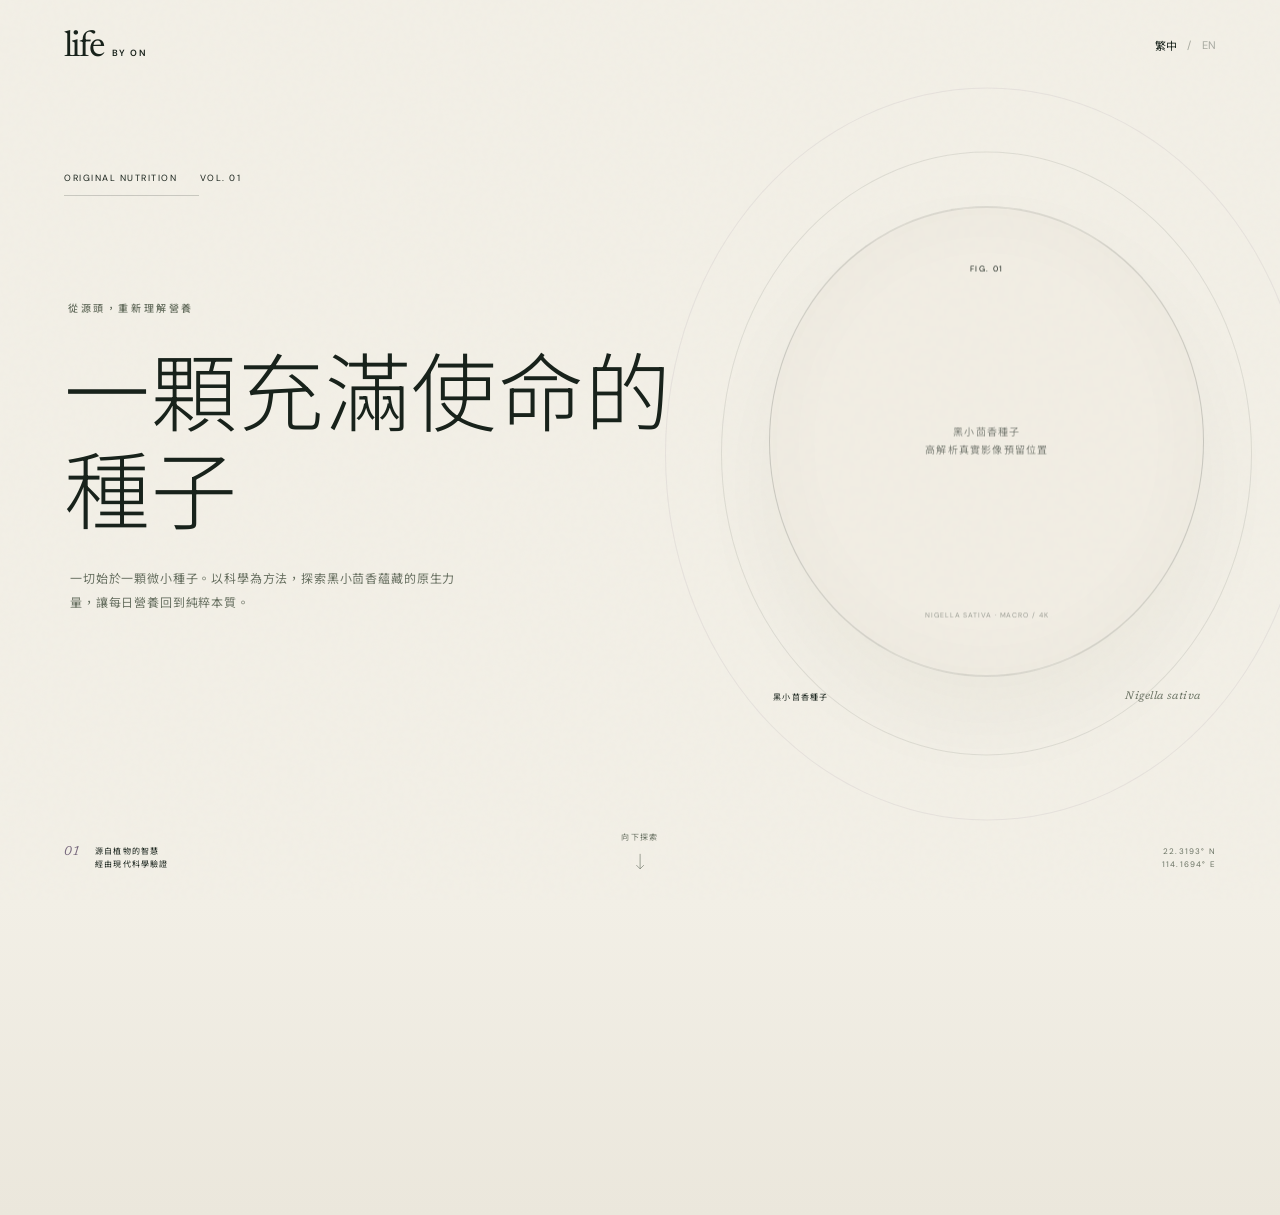
==== index.html @ 8e542205 "Build bilingual editorial hero prototype" ====
<!doctype html>
<html lang="zh-Hant">
  <head>
    <meta charset="UTF-8" />
    <meta name="viewport" content="width=device-width, initial-scale=1.0" />
    <meta
      name="description"
      content="ON Original Nutrition — A Seed with Purpose. Scientific nutrition, considered from the source."
    />
    <title>life — ON Original Nutrition</title>
    <link rel="preconnect" href="https://fonts.googleapis.com" />
    <link rel="preconnect" href="https://fonts.gstatic.com" crossorigin />
    <link
      href="https://fonts.googleapis.com/css2?family=DM+Sans:wght@400;500;600&amp;family=Noto+Sans+TC:wght@300;400;500&amp;family=Newsreader:opsz,wght@6..72,300;6..72,400&amp;display=swap"
      rel="stylesheet"
    />
    <link rel="stylesheet" href="styles.css" />
  </head>
  <body>
    <main>
      <section class="hero" aria-labelledby="hero-title">
        <div class="grain" aria-hidden="true"></div>

        <header class="site-header">
          <a class="brand" href="#" aria-label="life by ON Original Nutrition — home">
            <span class="brand-name">life</span>
            <span class="brand-by">by ON</span>
          </a>

          <nav class="language-switcher" aria-label="Language selection">
            <button class="language active" type="button" data-lang="zh" aria-pressed="true">繁中</button>
            <span aria-hidden="true">/</span>
            <button class="language" type="button" data-lang="en" aria-pressed="false">EN</button>
          </nav>
        </header>

        <div class="hero-content">
          <div class="edition-mark" aria-hidden="true">
            <span>ORIGINAL NUTRITION</span>
            <span>VOL. 01</span>
          </div>

          <div class="copy-block">
            <p class="eyebrow" data-copy="eyebrow">從源頭，重新理解營養</p>
            <h1 id="hero-title" data-copy="title">一顆充滿使命的種子</h1>
            <p class="introduction" data-copy="intro">
              一切始於一顆微小種子。以科學為方法，探索黑小茴香蘊藏的原生力量，讓每日營養回到純粹本質。
            </p>
          </div>

          <figure class="seed-visual" aria-labelledby="seed-caption">
            <div class="orbital orbital-one" aria-hidden="true"></div>
            <div class="orbital orbital-two" aria-hidden="true"></div>
            <div class="image-placeholder">
              <span class="placeholder-index">FIG. 01</span>
              <span class="placeholder-label" data-copy="placeholder">黑小茴香種子<br />高解析真實影像預留位置</span>
              <span class="placeholder-spec">NIGELLA SATIVA · MACRO / 4K</span>
            </div>
            <figcaption id="seed-caption">
              <span data-copy="caption">黑小茴香種子</span>
              <span>Nigella sativa</span>
            </figcaption>
          </figure>
        </div>

        <footer class="hero-footer">
          <div class="research-note">
            <span class="note-number">01</span>
            <p data-copy="note">源自植物的智慧<br />經由現代科學驗證</p>
          </div>
          <a class="scroll-cue" href="#discover" aria-label="Scroll to discover more">
            <span data-copy="discover">向下探索</span>
            <svg viewBox="0 0 16 28" aria-hidden="true">
              <path d="M8 1v24M2 19l6 6 6-6" />
            </svg>
          </a>
          <p class="coordinates">22.3193° N<br />114.1694° E</p>
        </footer>
      </section>

      <div id="discover" class="scroll-space" aria-hidden="true"></div>
    </main>

    <script src="script.js"></script>
  </body>
</html>
---- styles.css ----
:root {
  --ivory: #f2efe6;
  --ink: #18221b;
  --moss: #697162;
  --line: rgba(24, 34, 27, 0.19);
  --accent: #76677c;
  --display: "Newsreader", "Noto Sans TC", serif;
  --sans: "DM Sans", "Noto Sans TC", sans-serif;
  --scroll-progress: 0;
}

* {
  box-sizing: border-box;
}

html {
  scroll-behavior: smooth;
}

body {
  margin: 0;
  color: var(--ink);
  background: var(--ivory);
  font-family: var(--sans);
}

button,
a {
  color: inherit;
}

.hero {
  position: relative;
  display: grid;
  grid-template-rows: auto 1fr auto;
  min-height: 100svh;
  padding: 34px clamp(28px, 5vw, 80px) 28px;
  overflow: hidden;
  isolation: isolate;
}

.grain {
  position: absolute;
  z-index: -1;
  inset: 0;
  opacity: 0.42;
  background-image: url("data:image/svg+xml,%3Csvg viewBox='0 0 180 180' xmlns='http://www.w3.org/2000/svg'%3E%3Cfilter id='n'%3E%3CfeTurbulence type='fractalNoise' baseFrequency='.9' numOctaves='3' stitchTiles='stitch'/%3E%3C/filter%3E%3Crect width='100%25' height='100%25' filter='url(%23n)' opacity='.045'/%3E%3C/svg%3E");
  pointer-events: none;
}

.site-header,
.hero-footer {
  display: flex;
  align-items: flex-start;
  justify-content: space-between;
  position: relative;
  z-index: 10;
}

.brand {
  display: inline-flex;
  align-items: baseline;
  gap: 9px;
  text-decoration: none;
}

.brand-name {
  font: 400 36px/0.8 var(--display);
  letter-spacing: -0.05em;
}

.brand-by {
  font-size: 9px;
  font-weight: 600;
  letter-spacing: 0.16em;
  text-transform: uppercase;
}

.language-switcher {
  display: flex;
  align-items: center;
  gap: 10px;
  color: rgba(24, 34, 27, 0.34);
  font-size: 11px;
  letter-spacing: 0.12em;
}

.language {
  border: 0;
  padding: 3px 0;
  color: inherit;
  background: transparent;
  font: inherit;
  cursor: pointer;
  transition: color 300ms ease;
}

.language.active,
.language:hover {
  color: var(--ink);
}

.hero-content {
  position: relative;
  width: 100%;
  max-width: 1440px;
  height: 100%;
  margin: 0 auto;
}

.edition-mark {
  position: absolute;
  top: 14%;
  left: 0;
  display: flex;
  gap: 22px;
  align-items: center;
  font-size: 9px;
  letter-spacing: 0.17em;
}

.edition-mark::after {
  position: absolute;
  top: calc(100% + 11px);
  left: 0;
  width: 135px;
  height: 1px;
  background: var(--line);
  content: "";
}

.copy-block {
  position: absolute;
  z-index: 2;
  top: 50%;
  left: 0;
  width: min(56vw, 760px);
  transform: translateY(calc(-49% + var(--scroll-progress) * -28px));
}

.eyebrow {
  margin: 0 0 24px 4px;
  color: var(--moss);
  font-size: 10px;
  font-weight: 500;
  letter-spacing: 0.26em;
}

h1 {
  max-width: 730px;
  margin: 0;
  font: 300 clamp(60px, 7.8vw, 124px)/0.92 var(--display);
  letter-spacing: -0.055em;
}

html[lang="zh-Hant"] h1 {
  max-width: 680px;
  font-family: "Noto Sans TC", sans-serif;
  font-size: clamp(52px, 6.7vw, 102px);
  font-weight: 300;
  line-height: 1.15;
  letter-spacing: 0.01em;
}

.introduction {
  width: min(410px, 80%);
  margin: 31px 0 0 6px;
  color: var(--moss);
  font-size: 12px;
  font-weight: 400;
  line-height: 2;
  letter-spacing: 0.07em;
}

.seed-visual {
  position: absolute;
  z-index: 1;
  top: 50%;
  right: 1%;
  width: clamp(280px, 34vw, 520px);
  margin: 0;
  transform: translateY(calc(-50% + var(--scroll-progress) * 42px)) scale(calc(1 + var(--scroll-progress) * .06));
  animation: float 7s ease-in-out infinite;
}

.image-placeholder {
  position: relative;
  display: flex;
  flex-direction: column;
  align-items: center;
  justify-content: center;
  aspect-ratio: 1 / 1.08;
  padding: 20%;
  border: 1px solid var(--line);
  border-radius: 50%;
  background: rgba(239, 235, 224, 0.38);
  text-align: center;
  box-shadow: inset 0 0 70px rgba(75, 72, 60, 0.035), 0 40px 90px rgba(42, 45, 35, 0.04);
  backdrop-filter: blur(2px);
}

.placeholder-index {
  position: absolute;
  top: 12%;
  font-size: 8px;
  letter-spacing: 0.18em;
}

.placeholder-label {
  color: rgba(24, 34, 27, 0.52);
  font-size: 10px;
  line-height: 1.8;
  letter-spacing: 0.12em;
}

.placeholder-spec {
  position: absolute;
  bottom: 12%;
  color: rgba(24, 34, 27, 0.4);
  font-size: 7px;
  letter-spacing: 0.13em;
}

.orbital {
  position: absolute;
  z-index: -1;
  border: 1px solid var(--line);
  border-radius: 50%;
}

.orbital-one {
  inset: -11%;
  opacity: 0.5;
}

.orbital-two {
  inset: -24%;
  border-color: rgba(118, 103, 124, 0.1);
}

.seed-visual figcaption {
  display: flex;
  justify-content: space-between;
  margin-top: 14px;
  padding: 0 4px;
  font-size: 8px;
  letter-spacing: 0.15em;
  text-transform: uppercase;
}

.seed-visual figcaption span:last-child {
  color: var(--moss);
  font-family: var(--display);
  font-size: 11px;
  font-style: italic;
  letter-spacing: 0.04em;
  text-transform: none;
}

.hero-footer {
  align-items: flex-end;
}

.research-note {
  display: flex;
  gap: 15px;
  align-items: flex-start;
}

.note-number {
  color: var(--accent);
  font: italic 13px var(--display);
}

.research-note p,
.coordinates {
  margin: 0;
  font-size: 8px;
  line-height: 1.7;
  letter-spacing: 0.15em;
}

.scroll-cue {
  position: absolute;
  left: 50%;
  display: flex;
  flex-direction: column;
  align-items: center;
  gap: 10px;
  color: var(--moss);
  font-size: 8px;
  letter-spacing: 0.18em;
  text-decoration: none;
  transform: translateX(-50%);
}

.scroll-cue svg {
  width: 10px;
  height: 20px;
  fill: none;
  stroke: currentColor;
  stroke-width: 1;
  animation: pulse 2s ease-in-out infinite;
}

.coordinates {
  color: var(--moss);
  text-align: right;
}

.scroll-space {
  height: 35vh;
  background: linear-gradient(var(--ivory), #ebe7dc);
}

@keyframes float {
  0%, 100% { margin-top: -5px; }
  50% { margin-top: 7px; }
}

@keyframes pulse {
  0%, 100% { transform: translateY(0); opacity: 0.55; }
  50% { transform: translateY(5px); opacity: 1; }
}

@media (max-width: 760px) {
  .hero { padding: 25px 22px 22px; }
  .edition-mark { top: 9%; }
  .copy-block { top: 29%; width: 100%; transform: none; }
  h1 { font-size: clamp(55px, 16vw, 78px); }
  html[lang="zh-Hant"] h1 { max-width: 9em; font-size: clamp(42px, 12vw, 62px); }
  .eyebrow { margin-bottom: 15px; }
  .introduction { width: 88%; margin-top: 20px; font-size: 11px; line-height: 1.85; }
  .seed-visual { top: auto; right: -7%; bottom: 5%; width: clamp(220px, 60vw, 330px); transform: none; }
  .research-note { display: none; }
  .coordinates { display: none; }
  .scroll-cue { left: 0; align-items: flex-start; transform: none; }
}

@media (prefers-reduced-motion: reduce) {
  html { scroll-behavior: auto; }
  .seed-visual,
  .scroll-cue svg { animation: none; }
}
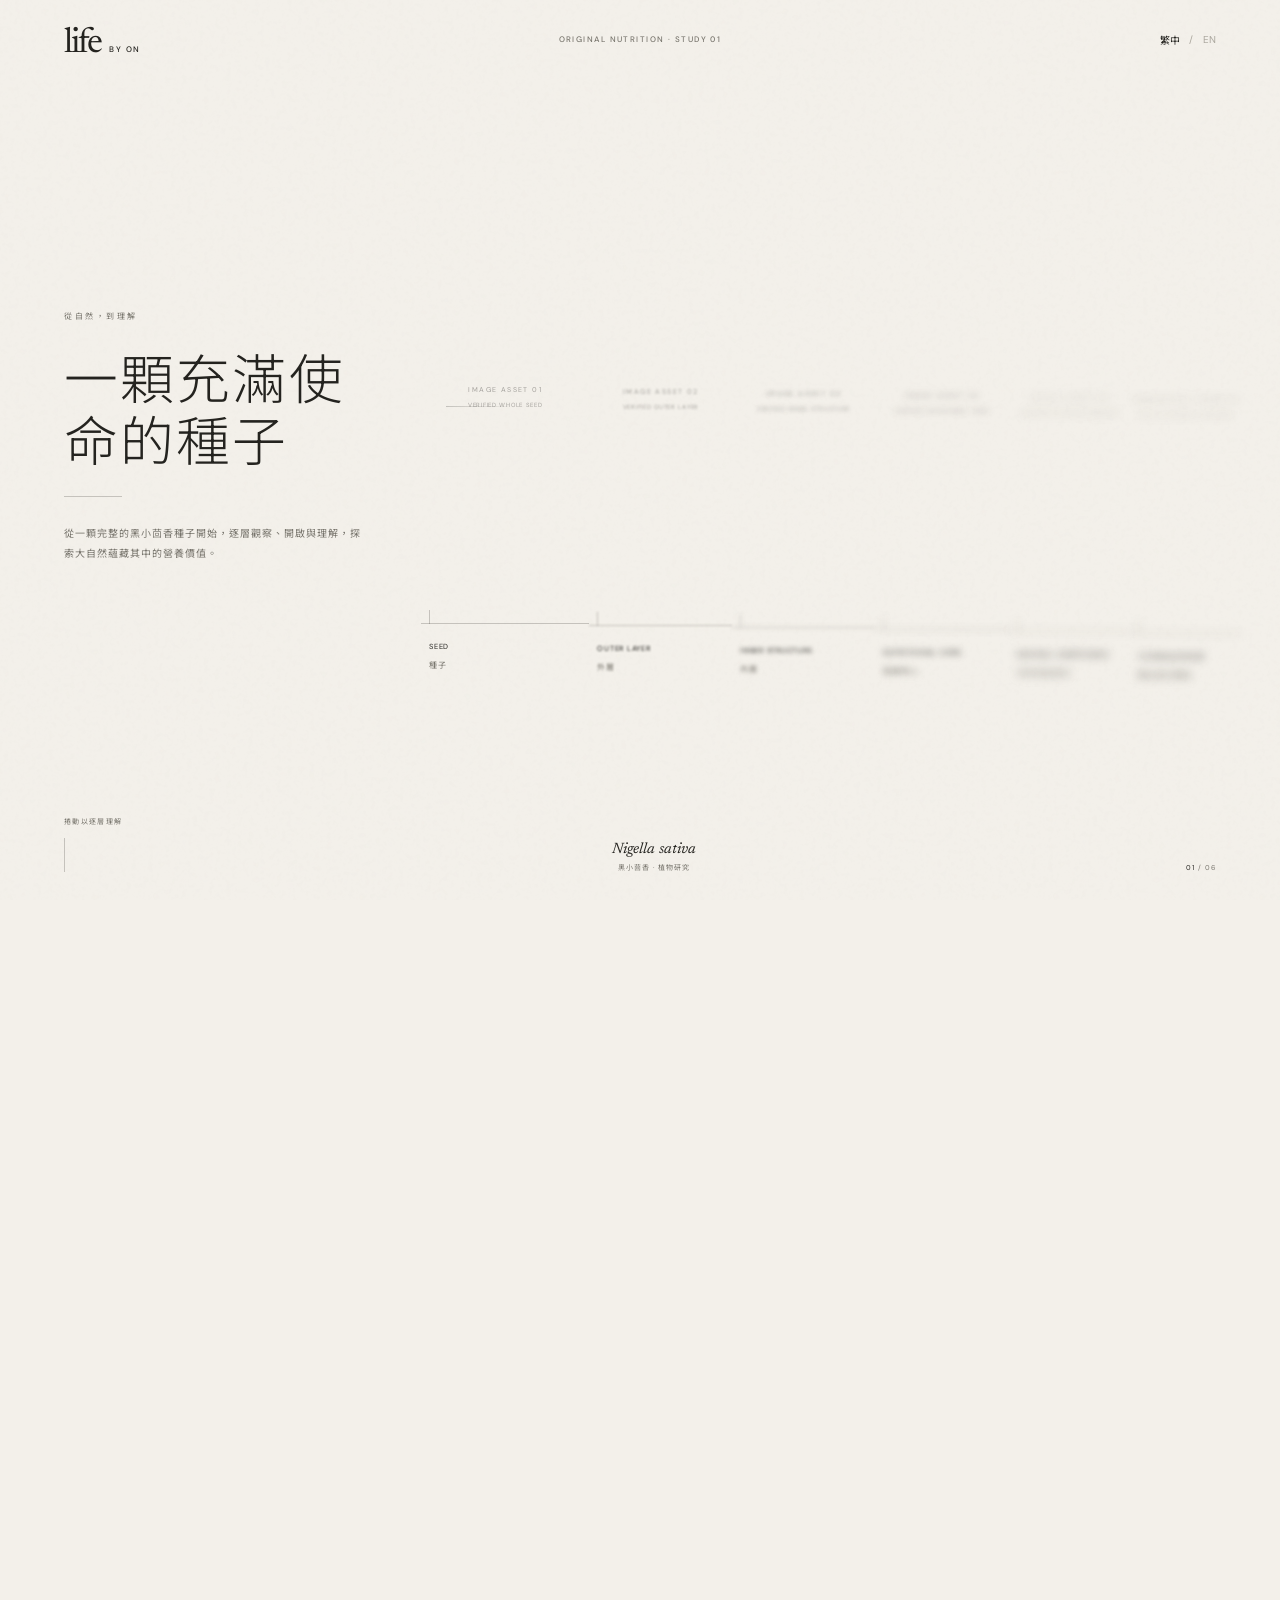
==== commit 64ca8291: "Redesign hero as progressive seed study" ====
--- a/index.html
+++ b/index.html
@@ -3,84 +3,89 @@
   <head>
     <meta charset="UTF-8" />
     <meta name="viewport" content="width=device-width, initial-scale=1.0" />
-    <meta
-      name="description"
-      content="ON Original Nutrition — A Seed with Purpose. Scientific nutrition, considered from the source."
-    />
-    <title>life — ON Original Nutrition</title>
+    <meta name="description" content="life by ON Original Nutrition — A Seed with Purpose." />
+    <title>life — A Seed with Purpose</title>
     <link rel="preconnect" href="https://fonts.googleapis.com" />
     <link rel="preconnect" href="https://fonts.gstatic.com" crossorigin />
-    <link
-      href="https://fonts.googleapis.com/css2?family=DM+Sans:wght@400;500;600&amp;family=Noto+Sans+TC:wght@300;400;500&amp;family=Newsreader:opsz,wght@6..72,300;6..72,400&amp;display=swap"
-      rel="stylesheet"
-    />
+    <link href="https://fonts.googleapis.com/css2?family=DM+Sans:wght@400;500&amp;family=Noto+Sans+TC:wght@300;400&amp;family=Newsreader:opsz,wght@6..72,300;6..72,400&amp;display=swap" rel="stylesheet" />
     <link rel="stylesheet" href="styles.css" />
   </head>
   <body>
     <main>
       <section class="hero" aria-labelledby="hero-title">
-        <div class="grain" aria-hidden="true"></div>
+        <div class="hero-frame">
+          <div class="grain" aria-hidden="true"></div>
 
-        <header class="site-header">
-          <a class="brand" href="#" aria-label="life by ON Original Nutrition — home">
-            <span class="brand-name">life</span>
-            <span class="brand-by">by ON</span>
-          </a>
+          <header class="site-header">
+            <a class="brand" href="#" aria-label="life by ON Original Nutrition — home">
+              <span class="brand-name">life</span><span class="brand-by">BY ON</span>
+            </a>
+            <p class="collection">ORIGINAL NUTRITION · STUDY 01</p>
+            <nav class="language-switcher" aria-label="Language selection">
+              <button class="language active" type="button" data-lang="zh" aria-pressed="true">繁中</button>
+              <span aria-hidden="true">/</span>
+              <button class="language" type="button" data-lang="en" aria-pressed="false">EN</button>
+            </nav>
+          </header>
 
-          <nav class="language-switcher" aria-label="Language selection">
-            <button class="language active" type="button" data-lang="zh" aria-pressed="true">繁中</button>
-            <span aria-hidden="true">/</span>
-            <button class="language" type="button" data-lang="en" aria-pressed="false">EN</button>
-          </nav>
-        </header>
+          <div class="hero-layout">
+            <article class="story">
+              <p class="eyebrow" data-copy="eyebrow">從自然，到理解</p>
+              <h1 id="hero-title" data-copy="title">一顆充滿使命的種子</h1>
+              <span class="rule" aria-hidden="true"></span>
+              <p class="introduction" data-copy="intro">從一顆完整的黑小茴香種子開始，逐層觀察、開啟與理解，探索大自然蘊藏其中的營養價值。</p>
+            </article>
 
-        <div class="hero-content">
-          <div class="edition-mark" aria-hidden="true">
-            <span>ORIGINAL NUTRITION</span>
-            <span>VOL. 01</span>
+            <div class="deconstruction" aria-label="Nigella sativa seed deconstruction sequence">
+              <div class="sequence-line" aria-hidden="true"></div>
+              <figure class="stage stage-seed" style="--stage: 0">
+                <div class="asset-slot" role="img" data-copy-aria="assetSeed" aria-label="Reserved for verified macro photograph of a whole Nigella sativa seed">
+                  <span>IMAGE ASSET 01</span><small>VERIFIED WHOLE SEED</small>
+                </div>
+                <figcaption><span>SEED</span><span data-copy="seed">種子</span></figcaption>
+              </figure>
+              <figure class="stage stage-layer" style="--stage: 1">
+                <div class="asset-slot" role="img" data-copy-aria="assetLayer" aria-label="Reserved for verified outer layer photographic asset">
+                  <span>IMAGE ASSET 02</span><small>VERIFIED OUTER LAYER</small>
+                </div>
+                <figcaption><span>OUTER LAYER</span><span data-copy="layer">外層</span></figcaption>
+              </figure>
+              <figure class="stage stage-inner" style="--stage: 2">
+                <div class="asset-slot" role="img" data-copy-aria="assetInner" aria-label="Reserved for verified inner structure photographic asset">
+                  <span>IMAGE ASSET 03</span><small>VERIFIED INNER STRUCTURE</small>
+                </div>
+                <figcaption><span>INNER STRUCTURE</span><span data-copy="inner">內層</span></figcaption>
+              </figure>
+              <figure class="stage stage-core" style="--stage: 3">
+                <div class="asset-slot" role="img" data-copy-aria="assetCore" aria-label="Reserved for verified nutritional core photographic asset">
+                  <span>IMAGE ASSET 04</span><small>VERIFIED NUTRITIONAL CORE</small>
+                </div>
+                <figcaption><span>NUTRITIONAL CORE</span><span data-copy="core">營養核心</span></figcaption>
+              </figure>
+              <figure class="stage stage-compounds" style="--stage: 4">
+                <div class="asset-slot conceptual" role="img" data-copy-aria="assetCompounds" aria-label="Reserved for scientifically reviewed natural compounds visual">
+                  <span>VISUAL ASSET 05</span><small>SCIENTIFIC REVIEW REQUIRED</small>
+                </div>
+                <figcaption><span>NATURAL COMPOUNDS</span><span data-copy="compounds">天然活性成分</span></figcaption>
+              </figure>
+              <figure class="stage stage-thymoquinone" style="--stage: 5">
+                <div class="asset-slot conceptual" role="img" data-copy-aria="assetThymoquinone" aria-label="Reserved for scientifically reviewed conceptual thymoquinone visual">
+                  <span>CONCEPTUAL STAGE 06</span><small>NOT A PHYSICAL LOCATION</small>
+                </div>
+                <figcaption><span>THYMOQUINONE</span><span data-copy="thymoquinone">概念成分階段</span></figcaption>
+              </figure>
+            </div>
           </div>
 
-          <div class="copy-block">
-            <p class="eyebrow" data-copy="eyebrow">從源頭，重新理解營養</p>
-            <h1 id="hero-title" data-copy="title">一顆充滿使命的種子</h1>
-            <p class="introduction" data-copy="intro">
-              一切始於一顆微小種子。以科學為方法，探索黑小茴香蘊藏的原生力量，讓每日營養回到純粹本質。
-            </p>
-          </div>
-
-          <figure class="seed-visual" aria-labelledby="seed-caption">
-            <div class="orbital orbital-one" aria-hidden="true"></div>
-            <div class="orbital orbital-two" aria-hidden="true"></div>
-            <div class="image-placeholder">
-              <span class="placeholder-index">FIG. 01</span>
-              <span class="placeholder-label" data-copy="placeholder">黑小茴香種子<br />高解析真實影像預留位置</span>
-              <span class="placeholder-spec">NIGELLA SATIVA · MACRO / 4K</span>
-            </div>
-            <figcaption id="seed-caption">
-              <span data-copy="caption">黑小茴香種子</span>
-              <span>Nigella sativa</span>
-            </figcaption>
-          </figure>
+          <footer class="hero-footer">
+            <a class="scroll-cue" href="#sequence-end"><span data-copy="discover">捲動以逐層理解</span><i aria-hidden="true"></i></a>
+            <p class="botanical"><em>Nigella sativa</em><span data-copy="botanical">黑小茴香 · 植物研究</span></p>
+            <p class="progress"><span id="progress-count">01</span> / 06</p>
+          </footer>
         </div>
-
-        <footer class="hero-footer">
-          <div class="research-note">
-            <span class="note-number">01</span>
-            <p data-copy="note">源自植物的智慧<br />經由現代科學驗證</p>
-          </div>
-          <a class="scroll-cue" href="#discover" aria-label="Scroll to discover more">
-            <span data-copy="discover">向下探索</span>
-            <svg viewBox="0 0 16 28" aria-hidden="true">
-              <path d="M8 1v24M2 19l6 6 6-6" />
-            </svg>
-          </a>
-          <p class="coordinates">22.3193° N<br />114.1694° E</p>
-        </footer>
+        <div id="sequence-end" class="sequence-end" aria-hidden="true"></div>
       </section>
-
-      <div id="discover" class="scroll-space" aria-hidden="true"></div>
     </main>
-
     <script src="script.js"></script>
   </body>
 </html>
--- a/styles.css
+++ b/styles.css
@@ -1,344 +1,133 @@
 :root {
-  --ivory: #f2efe6;
-  --ink: #18221b;
-  --moss: #697162;
-  --line: rgba(24, 34, 27, 0.19);
-  --accent: #76677c;
-  --display: "Newsreader", "Noto Sans TC", serif;
+  --ivory: #f3f0ea;
+  --ink: #24231f;
+  --muted: #78756d;
+  --hairline: rgba(36, 35, 31, 0.22);
+  --display: "Newsreader", Georgia, serif;
   --sans: "DM Sans", "Noto Sans TC", sans-serif;
-  --scroll-progress: 0;
+  --progress: 0;
 }
 
-* {
-  box-sizing: border-box;
-}
+* { box-sizing: border-box; }
+html { scroll-behavior: smooth; }
+body { margin: 0; color: var(--ink); background: var(--ivory); font-family: var(--sans); }
+button, a { color: inherit; }
 
-html {
-  scroll-behavior: smooth;
-}
-
-body {
-  margin: 0;
-  color: var(--ink);
-  background: var(--ivory);
-  font-family: var(--sans);
-}
-
-button,
-a {
-  color: inherit;
-}
-
-.hero {
-  position: relative;
+.hero { position: relative; height: 185svh; }
+.hero-frame {
+  position: sticky;
+  top: 0;
   display: grid;
   grid-template-rows: auto 1fr auto;
   min-height: 100svh;
-  padding: 34px clamp(28px, 5vw, 80px) 28px;
+  padding: 30px clamp(28px, 5vw, 78px) 28px;
   overflow: hidden;
   isolation: isolate;
 }
 
 .grain {
-  position: absolute;
-  z-index: -1;
-  inset: 0;
-  opacity: 0.42;
-  background-image: url("data:image/svg+xml,%3Csvg viewBox='0 0 180 180' xmlns='http://www.w3.org/2000/svg'%3E%3Cfilter id='n'%3E%3CfeTurbulence type='fractalNoise' baseFrequency='.9' numOctaves='3' stitchTiles='stitch'/%3E%3C/filter%3E%3Crect width='100%25' height='100%25' filter='url(%23n)' opacity='.045'/%3E%3C/svg%3E");
-  pointer-events: none;
+  position: absolute; z-index: -1; inset: 0; pointer-events: none; opacity: .5;
+  background-image: url("data:image/svg+xml,%3Csvg viewBox='0 0 180 180' xmlns='http://www.w3.org/2000/svg'%3E%3Cfilter id='n'%3E%3CfeTurbulence type='fractalNoise' baseFrequency='.9' numOctaves='3' stitchTiles='stitch'/%3E%3C/filter%3E%3Crect width='100%25' height='100%25' filter='url(%23n)' opacity='.035'/%3E%3C/svg%3E");
 }
 
-.site-header,
-.hero-footer {
-  display: flex;
-  align-items: flex-start;
-  justify-content: space-between;
+.site-header, .hero-footer { position: relative; z-index: 5; display: flex; align-items: flex-start; justify-content: space-between; }
+.brand { display: flex; align-items: baseline; gap: 8px; text-decoration: none; }
+.brand-name { font: 400 35px/.8 var(--display); letter-spacing: -.055em; }
+.brand-by, .collection { font-size: 8px; font-weight: 500; letter-spacing: .18em; }
+.collection { position: absolute; left: 50%; margin: 4px 0 0; color: var(--muted); transform: translateX(-50%); }
+.language-switcher { display: flex; gap: 9px; align-items: center; color: #aaa69d; font-size: 10px; letter-spacing: .1em; }
+.language { padding: 2px 0; border: 0; background: none; color: inherit; font: inherit; cursor: pointer; }
+.language.active, .language:hover { color: var(--ink); }
+
+.hero-layout { display: grid; grid-template-columns: minmax(270px, 31%) 1fr; align-items: center; min-height: 0; }
+.story { position: relative; z-index: 3; padding-right: clamp(25px, 4vw, 70px); }
+.eyebrow { margin: 0 0 24px; color: var(--muted); font-size: 8px; letter-spacing: .32em; }
+h1 { margin: 0; font: 300 clamp(38px, 4.2vw, 67px)/1.15 "Noto Sans TC", sans-serif; letter-spacing: .04em; }
+html[lang="en"] h1 { max-width: 520px; font: 300 clamp(50px, 5.5vw, 88px)/.9 var(--display); letter-spacing: -.052em; }
+.rule { display: block; width: 58px; height: 1px; margin: 27px 0; background: var(--hairline); }
+.introduction { max-width: 300px; margin: 0; color: var(--muted); font-size: 10px; line-height: 2; letter-spacing: .1em; }
+
+.deconstruction {
   position: relative;
-  z-index: 10;
+  display: grid;
+  grid-template-columns: 1.18fr 1fr 1fr .94fr .85fr .78fr;
+  align-items: center;
+  height: min(58vh, 560px);
+  margin-right: -2vw;
 }
-
-.brand {
-  display: inline-flex;
-  align-items: baseline;
-  gap: 9px;
-  text-decoration: none;
+.sequence-line { position: absolute; top: 44%; left: 3%; right: 2%; height: 1px; background: linear-gradient(90deg, var(--hairline), rgba(36,35,31,.04)); transform: scaleX(calc(.08 + var(--progress) * .92)); transform-origin: left; }
+.stage {
+  --threshold: calc(var(--stage) * .13);
+  position: relative;
+  display: grid;
+  grid-template-rows: 1fr 70px;
+  height: 100%;
+  margin: 0;
+  opacity: clamp(.1, calc((var(--progress) - var(--threshold)) * 5 + .12), 1);
+  transform: translateX(calc((1 - var(--progress)) * (var(--stage) * -14px))) translateY(calc((var(--stage) - 2.5) * 2px));
+  filter: blur(clamp(0px, calc((var(--threshold) - var(--progress)) * 9px), 5px));
+  transition: opacity .15s linear;
 }
-
-.brand-name {
-  font: 400 36px/0.8 var(--display);
-  letter-spacing: -0.05em;
-}
-
-.brand-by {
-  font-size: 9px;
-  font-weight: 600;
-  letter-spacing: 0.16em;
-  text-transform: uppercase;
-}
-
-.language-switcher {
-  display: flex;
-  align-items: center;
-  gap: 10px;
-  color: rgba(24, 34, 27, 0.34);
-  font-size: 11px;
-  letter-spacing: 0.12em;
-}
-
-.language {
-  border: 0;
-  padding: 3px 0;
-  color: inherit;
-  background: transparent;
-  font: inherit;
-  cursor: pointer;
-  transition: color 300ms ease;
-}
-
-.language.active,
-.language:hover {
-  color: var(--ink);
-}
-
-.hero-content {
-  position: relative;
-  width: 100%;
-  max-width: 1440px;
-  height: 100%;
-  margin: 0 auto;
-}
-
-.edition-mark {
-  position: absolute;
-  top: 14%;
-  left: 0;
-  display: flex;
-  gap: 22px;
-  align-items: center;
-  font-size: 9px;
-  letter-spacing: 0.17em;
-}
-
-.edition-mark::after {
-  position: absolute;
-  top: calc(100% + 11px);
-  left: 0;
-  width: 135px;
-  height: 1px;
-  background: var(--line);
-  content: "";
-}
-
-.copy-block {
-  position: absolute;
-  z-index: 2;
-  top: 50%;
-  left: 0;
-  width: min(56vw, 760px);
-  transform: translateY(calc(-49% + var(--scroll-progress) * -28px));
-}
-
-.eyebrow {
-  margin: 0 0 24px 4px;
-  color: var(--moss);
-  font-size: 10px;
-  font-weight: 500;
-  letter-spacing: 0.26em;
-}
-
-h1 {
-  max-width: 730px;
-  margin: 0;
-  font: 300 clamp(60px, 7.8vw, 124px)/0.92 var(--display);
-  letter-spacing: -0.055em;
-}
-
-html[lang="zh-Hant"] h1 {
-  max-width: 680px;
-  font-family: "Noto Sans TC", sans-serif;
-  font-size: clamp(52px, 6.7vw, 102px);
-  font-weight: 300;
-  line-height: 1.15;
-  letter-spacing: 0.01em;
-}
-
-.introduction {
-  width: min(410px, 80%);
-  margin: 31px 0 0 6px;
-  color: var(--moss);
-  font-size: 12px;
-  font-weight: 400;
-  line-height: 2;
-  letter-spacing: 0.07em;
-}
-
-.seed-visual {
-  position: absolute;
-  z-index: 1;
-  top: 50%;
-  right: 1%;
-  width: clamp(280px, 34vw, 520px);
-  margin: 0;
-  transform: translateY(calc(-50% + var(--scroll-progress) * 42px)) scale(calc(1 + var(--scroll-progress) * .06));
-  animation: float 7s ease-in-out infinite;
-}
-
-.image-placeholder {
-  position: relative;
+.stage-seed { opacity: 1; filter: none; }
+.asset-slot {
+  align-self: center;
   display: flex;
   flex-direction: column;
+  gap: 7px;
   align-items: center;
   justify-content: center;
-  aspect-ratio: 1 / 1.08;
-  padding: 20%;
-  border: 1px solid var(--line);
-  border-radius: 50%;
-  background: rgba(239, 235, 224, 0.38);
+  min-height: 42%;
+  color: rgba(36,35,31,.38);
   text-align: center;
-  box-shadow: inset 0 0 70px rgba(75, 72, 60, 0.035), 0 40px 90px rgba(42, 45, 35, 0.04);
-  backdrop-filter: blur(2px);
 }
+.asset-slot span { font-size: 7px; letter-spacing: .2em; }
+.asset-slot small { font-size: 6px; font-weight: 400; letter-spacing: .12em; }
+.stage-seed .asset-slot { min-height: 66%; }
+.stage-layer .asset-slot { min-height: 59%; }
+.stage-inner .asset-slot { min-height: 53%; }
+.stage-core .asset-slot { min-height: 47%; }
+.stage-compounds .asset-slot { min-height: 39%; }
+.stage-thymoquinone .asset-slot { min-height: 31%; }
+.conceptual { color: rgba(36,35,31,.28); }
 
-.placeholder-index {
-  position: absolute;
-  top: 12%;
-  font-size: 8px;
-  letter-spacing: 0.18em;
-}
+figcaption { position: relative; display: flex; flex-direction: column; gap: 8px; padding: 18px 8px 0; border-top: 1px solid var(--hairline); }
+figcaption::before { position: absolute; top: -14px; left: 8px; width: 1px; height: 14px; background: var(--hairline); content: ""; }
+figcaption span:first-child { font-size: clamp(6px, .58vw, 9px); letter-spacing: .1em; white-space: nowrap; }
+figcaption span:last-child { color: var(--muted); font-size: 8px; letter-spacing: .12em; }
 
-.placeholder-label {
-  color: rgba(24, 34, 27, 0.52);
-  font-size: 10px;
-  line-height: 1.8;
-  letter-spacing: 0.12em;
-}
+.hero-footer { align-items: flex-end; }
+.scroll-cue { display: flex; flex-direction: column; gap: 12px; color: var(--muted); font-size: 7px; letter-spacing: .19em; text-decoration: none; }
+.scroll-cue i { display: block; width: 1px; height: 34px; background: var(--hairline); }
+.botanical { display: flex; flex-direction: column; gap: 5px; margin: 0; text-align: center; }
+.botanical em { font: italic 15px var(--display); }
+.botanical span, .progress { color: var(--muted); font-size: 7px; letter-spacing: .14em; }
+.progress { margin: 0; }
+.progress span { color: var(--ink); }
+.sequence-end { position: absolute; bottom: 0; }
 
-.placeholder-spec {
-  position: absolute;
-  bottom: 12%;
-  color: rgba(24, 34, 27, 0.4);
-  font-size: 7px;
-  letter-spacing: 0.13em;
-}
-
-.orbital {
-  position: absolute;
-  z-index: -1;
-  border: 1px solid var(--line);
-  border-radius: 50%;
-}
-
-.orbital-one {
-  inset: -11%;
-  opacity: 0.5;
-}
-
-.orbital-two {
-  inset: -24%;
-  border-color: rgba(118, 103, 124, 0.1);
-}
-
-.seed-visual figcaption {
-  display: flex;
-  justify-content: space-between;
-  margin-top: 14px;
-  padding: 0 4px;
-  font-size: 8px;
-  letter-spacing: 0.15em;
-  text-transform: uppercase;
-}
-
-.seed-visual figcaption span:last-child {
-  color: var(--moss);
-  font-family: var(--display);
-  font-size: 11px;
-  font-style: italic;
-  letter-spacing: 0.04em;
-  text-transform: none;
-}
-
-.hero-footer {
-  align-items: flex-end;
-}
-
-.research-note {
-  display: flex;
-  gap: 15px;
-  align-items: flex-start;
-}
-
-.note-number {
-  color: var(--accent);
-  font: italic 13px var(--display);
-}
-
-.research-note p,
-.coordinates {
-  margin: 0;
-  font-size: 8px;
-  line-height: 1.7;
-  letter-spacing: 0.15em;
-}
-
-.scroll-cue {
-  position: absolute;
-  left: 50%;
-  display: flex;
-  flex-direction: column;
-  align-items: center;
-  gap: 10px;
-  color: var(--moss);
-  font-size: 8px;
-  letter-spacing: 0.18em;
-  text-decoration: none;
-  transform: translateX(-50%);
-}
-
-.scroll-cue svg {
-  width: 10px;
-  height: 20px;
-  fill: none;
-  stroke: currentColor;
-  stroke-width: 1;
-  animation: pulse 2s ease-in-out infinite;
-}
-
-.coordinates {
-  color: var(--moss);
-  text-align: right;
-}
-
-.scroll-space {
-  height: 35vh;
-  background: linear-gradient(var(--ivory), #ebe7dc);
-}
-
-@keyframes float {
-  0%, 100% { margin-top: -5px; }
-  50% { margin-top: 7px; }
-}
-
-@keyframes pulse {
-  0%, 100% { transform: translateY(0); opacity: 0.55; }
-  50% { transform: translateY(5px); opacity: 1; }
-}
-
-@media (max-width: 760px) {
-  .hero { padding: 25px 22px 22px; }
-  .edition-mark { top: 9%; }
-  .copy-block { top: 29%; width: 100%; transform: none; }
-  h1 { font-size: clamp(55px, 16vw, 78px); }
-  html[lang="zh-Hant"] h1 { max-width: 9em; font-size: clamp(42px, 12vw, 62px); }
-  .eyebrow { margin-bottom: 15px; }
-  .introduction { width: 88%; margin-top: 20px; font-size: 11px; line-height: 1.85; }
-  .seed-visual { top: auto; right: -7%; bottom: 5%; width: clamp(220px, 60vw, 330px); transform: none; }
-  .research-note { display: none; }
-  .coordinates { display: none; }
-  .scroll-cue { left: 0; align-items: flex-start; transform: none; }
+@media (max-width: 820px) {
+  .hero { height: 210svh; }
+  .hero-frame { padding: 24px 20px 22px; }
+  .collection { display: none; }
+  .hero-layout { grid-template-columns: 1fr; align-content: center; gap: 4vh; }
+  .story { padding: 0; }
+  .eyebrow { margin-bottom: 14px; }
+  h1 { max-width: 9em; font-size: clamp(34px, 10vw, 50px); }
+  html[lang="en"] h1 { font-size: clamp(45px, 14vw, 67px); }
+  .rule { margin: 18px 0; }
+  .introduction { max-width: 92%; font-size: 9px; line-height: 1.8; }
+  .deconstruction { height: 30vh; min-height: 230px; margin: 0 -14px; grid-template-columns: 1.2fr repeat(5, 1fr); }
+  .stage { grid-template-rows: 1fr 57px; }
+  .asset-slot span { font-size: 5px; }
+  .asset-slot small { display: none; }
+  figcaption { gap: 5px; padding: 12px 3px 0; }
+  figcaption::before { left: 3px; }
+  figcaption span:first-child { white-space: normal; line-height: 1.35; }
+  figcaption span:last-child { font-size: 6px; }
+  .botanical { display: none; }
 }
 
 @media (prefers-reduced-motion: reduce) {
   html { scroll-behavior: auto; }
-  .seed-visual,
-  .scroll-cue svg { animation: none; }
+  .stage { transition: none; }
 }
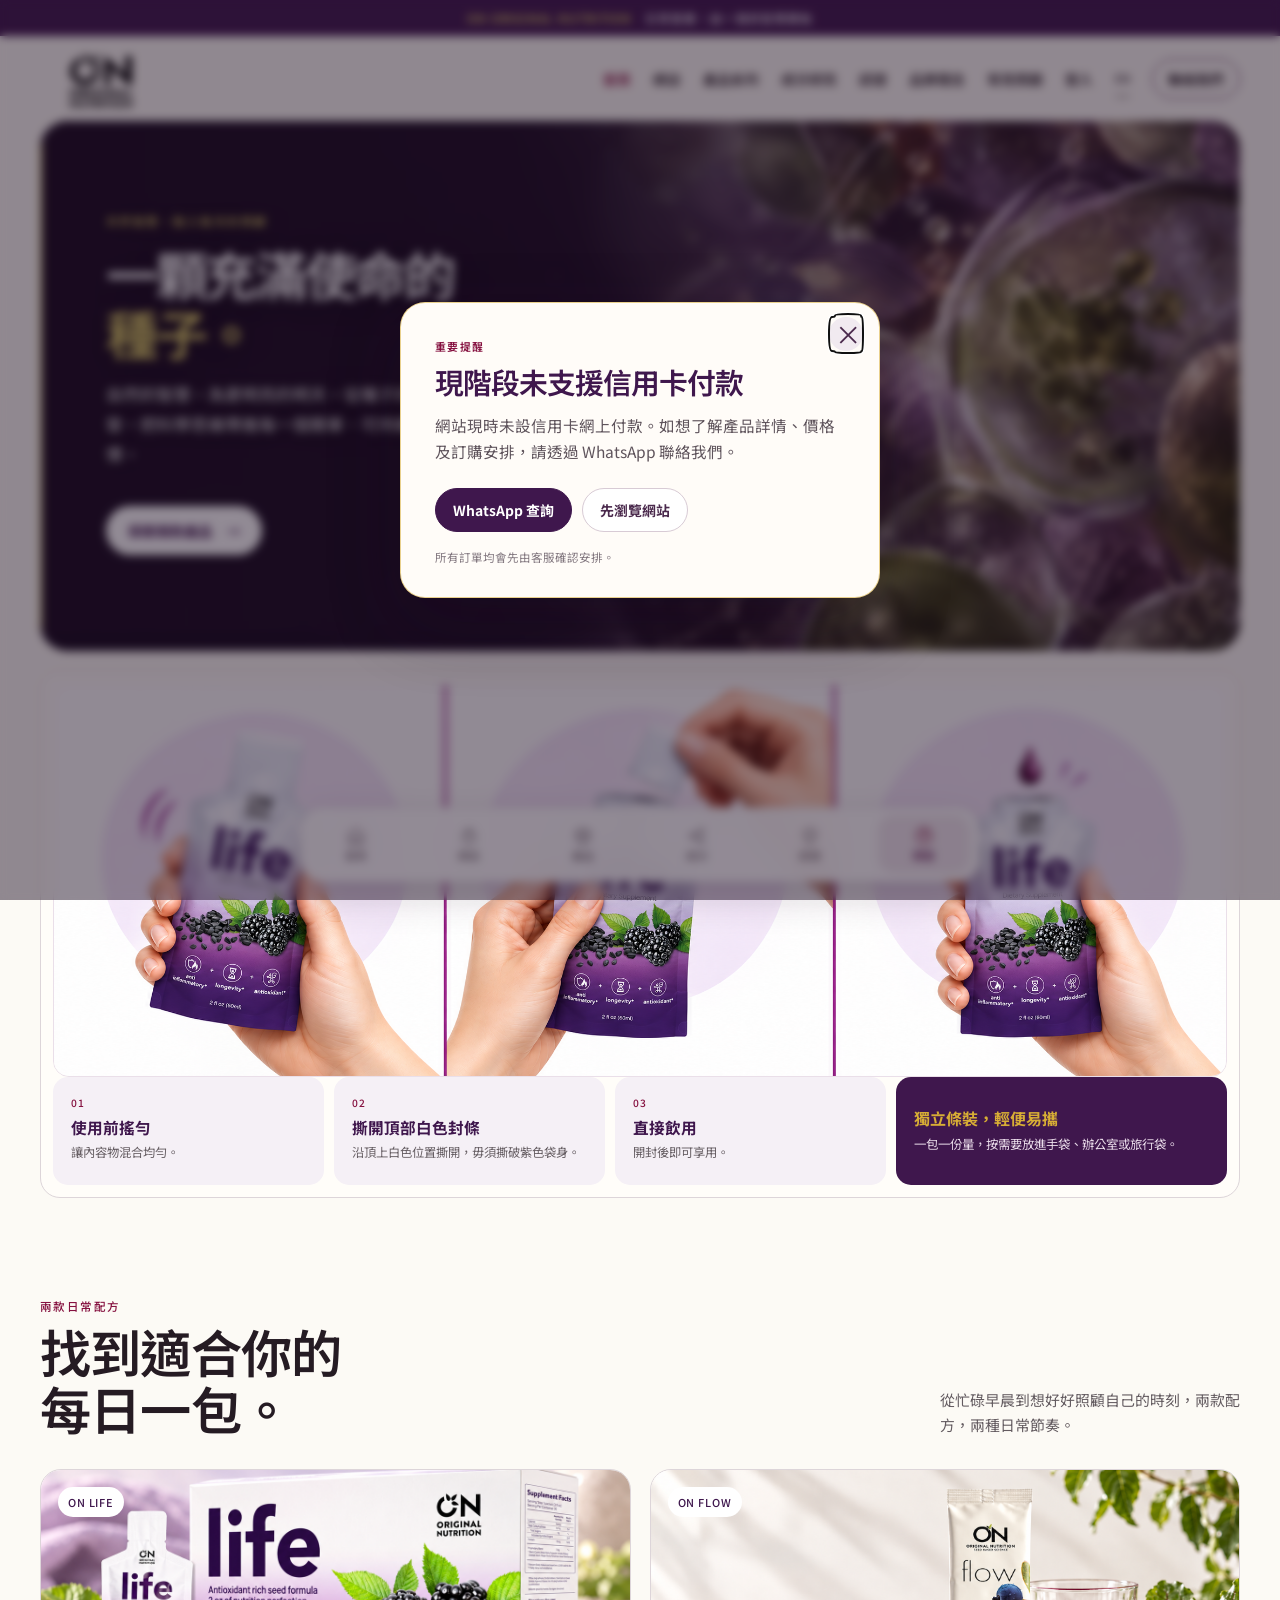
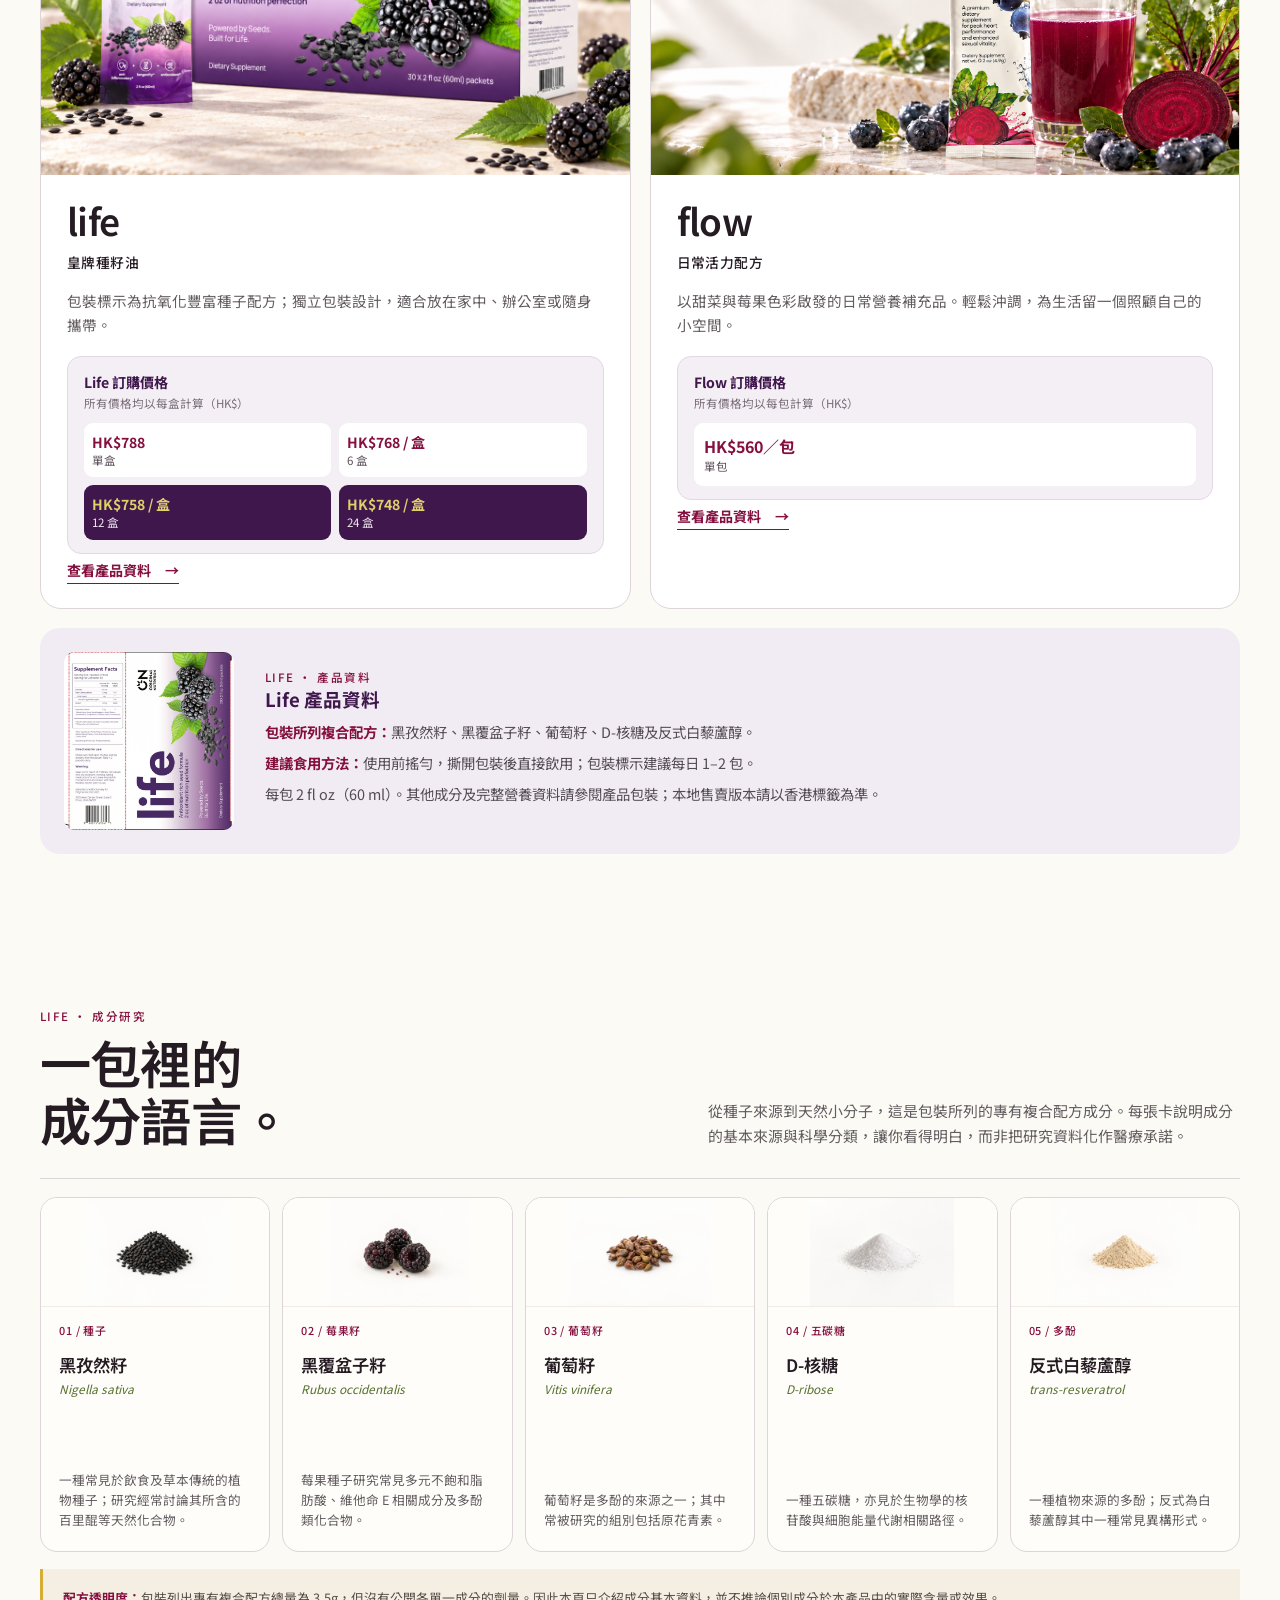
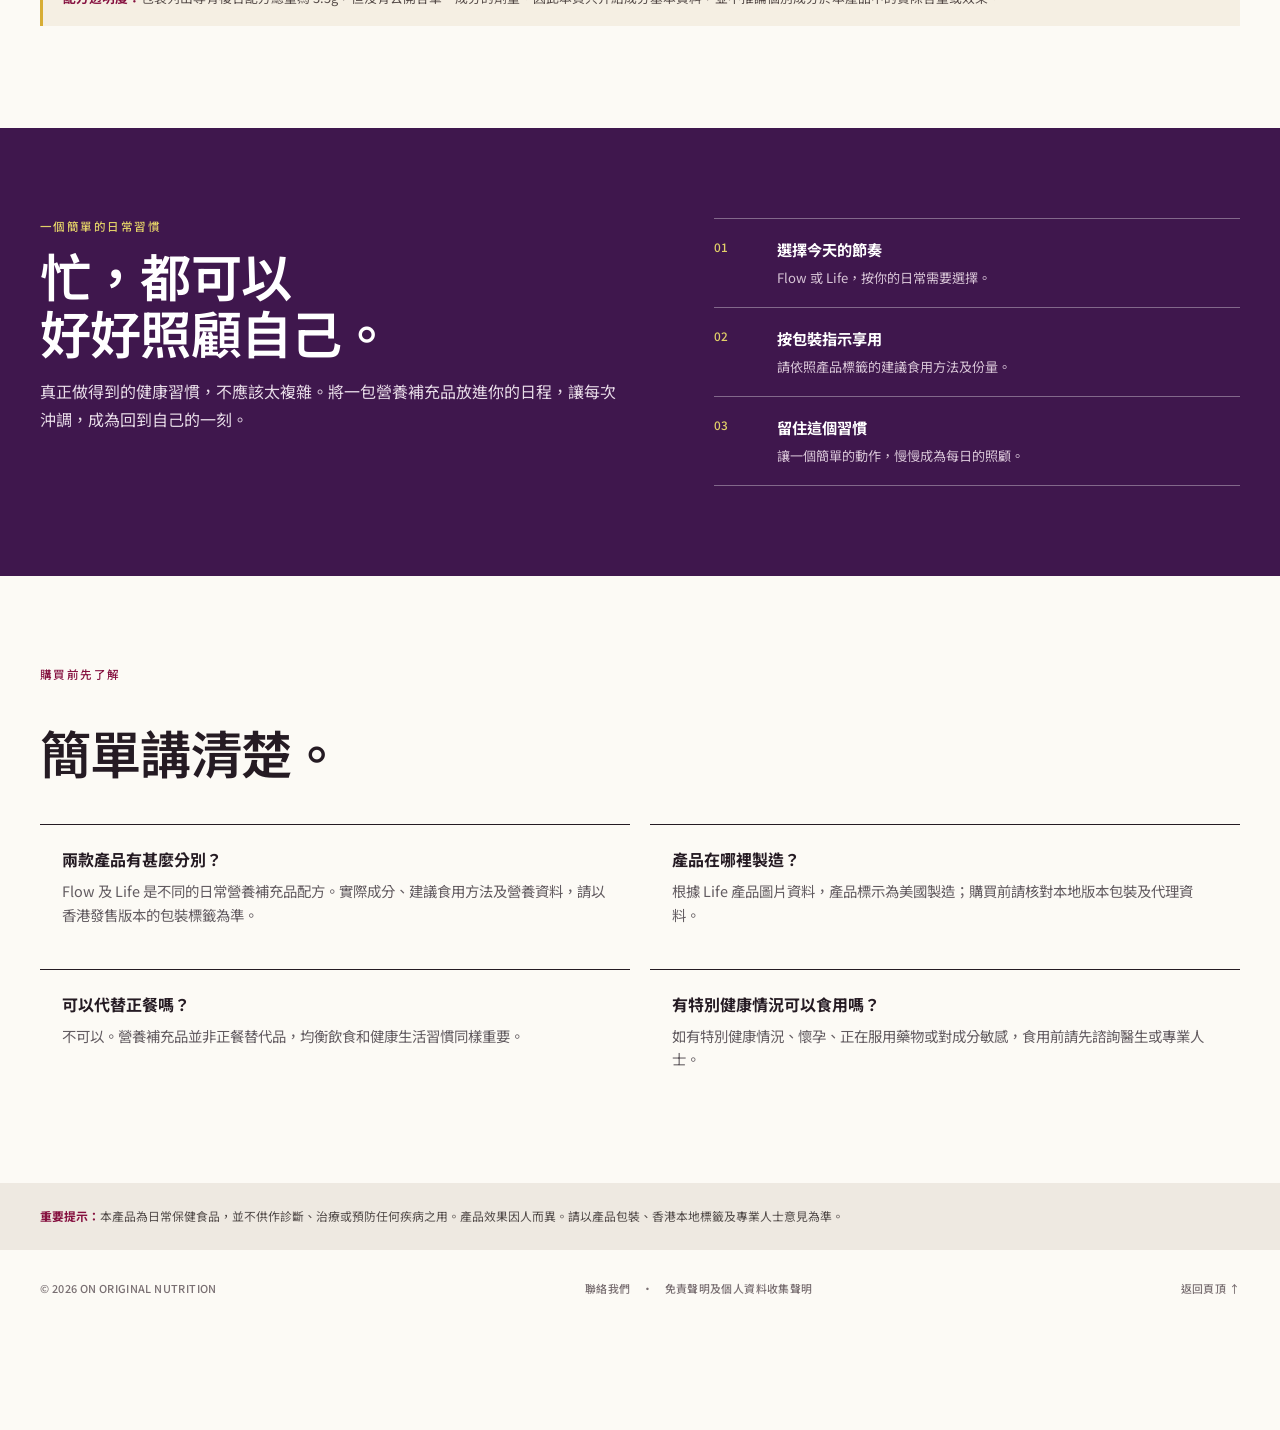
==== commit b97c8f0c: "Replace legacy site with Original Nutrition live backup" ====
--- a/index.html
+++ b/index.html
@@ -1,91 +1,1682 @@
 <!doctype html>
-<html lang="zh-Hant">
+<html lang="zh-Hant-HK">
   <head>
-    <meta charset="UTF-8" />
-    <meta name="viewport" content="width=device-width, initial-scale=1.0" />
-    <meta name="description" content="life by ON Original Nutrition — A Seed with Purpose." />
-    <title>life — A Seed with Purpose</title>
+    <meta charset="utf-8" />
+    <meta name="viewport" content="width=device-width,initial-scale=1" />
+    <meta
+      name="description"
+      content="ON Original Nutrition 香港｜Flow 及 Life 日常營養補充品。"
+    />
+    <title>ON Original Nutrition 香港</title>
     <link rel="preconnect" href="https://fonts.googleapis.com" />
     <link rel="preconnect" href="https://fonts.gstatic.com" crossorigin />
-    <link href="https://fonts.googleapis.com/css2?family=DM+Sans:wght@400;500&amp;family=Noto+Sans+TC:wght@300;400&amp;family=Newsreader:opsz,wght@6..72,300;6..72,400&amp;display=swap" rel="stylesheet" />
-    <link rel="stylesheet" href="styles.css" />
+    <link
+      href="https://fonts.googleapis.com/css2?family=DM+Mono:wght@400;500&family=Noto+Sans+HK:wght@400;500;600;700&family=Noto+Sans+TC:wght@700;900&family=Noto+Serif+TC:wght@500;600&display=swap"
+      rel="stylesheet"
+    />
+    <link rel="stylesheet" href="site-nav.css" />
+    <link
+      rel="icon"
+      type="image/svg+xml"
+      href="data:image/svg+xml,%3Csvg xmlns='http://www.w3.org/2000/svg' viewBox='0 0 64 64'%3E%3Crect width='64' height='64' rx='18' fill='%235d164b'/%3E%3Ccircle cx='32' cy='32' r='17' fill='none' stroke='%23d8be55' stroke-width='7'/%3E%3Cpath d='M34 14c12 9 14 22 3 34 2-12-2-18-11-24 1-4 4-8 8-10Z' fill='%23fff'/%3E%3C/svg%3E"
+    />
+    <style>
+      :root {
+        --ink: #251b23;
+        --plum: #3f174d;
+        --berry: #85103f;
+        --lilac: #eee8f1;
+        --cream: #fcfaf5;
+        --gold: #d7ad35;
+        --green: #54702e;
+        --line: #ddd5d9;
+      }
+      * {
+        box-sizing: border-box;
+      }
+      html {
+        scroll-behavior: smooth;
+      }
+      body {
+        margin: 0;
+        background: var(--cream);
+        color: var(--ink);
+        font-family: "Noto Sans HK", sans-serif;
+      }
+      a {
+        color: inherit;
+        text-decoration: none;
+      }
+      .wrap {
+        width: min(1200px, calc(100% - 48px));
+        margin: auto;
+      }
+      .notice {
+        padding: 10px 20px;
+        background: var(--plum);
+        color: #fff;
+        text-align: center;
+        font: 500 0.72rem "DM Mono";
+        letter-spacing: 0.08em;
+      }
+      .notice b {
+        color: #dfcf68;
+      }
+      header {
+        height: 85px;
+        display: flex;
+        justify-content: space-between;
+        align-items: center;
+      }
+      .logo {
+        display: block;
+        width: 122px;
+        line-height: 0;
+      }
+      .logo img {
+        display: block;
+        width: 100%;
+        height: auto;
+      }
+      nav {
+        display: flex;
+        align-items: center;
+        gap: 22px;
+        font-size: 0.86rem;
+        font-weight: 600;
+      }
+      nav a:hover {
+        color: var(--berry);
+      }
+      .navcta {
+        padding: 10px 16px;
+        border: 1px solid var(--plum);
+        border-radius: 99px;
+      }
+      .lang {
+        border: 0;
+        border-bottom: 1px solid var(--ink);
+        padding: 3px 0;
+        background: transparent;
+        color: var(--ink);
+        font: 500 0.7rem "DM Mono";
+        cursor: pointer;
+      }
+      .hero {
+        overflow: hidden;
+        position: relative;
+        background: #211328;
+        border-radius: 28px;
+        min-height: 530px;
+        color: #fff;
+      }
+      .hero-copy {
+        position: relative;
+        width: calc(49% + 48px);
+        margin-left: -48px;
+        padding: 68px 48px 65px;
+        z-index: 2;
+        background: linear-gradient(
+          90deg,
+          rgba(24, 10, 30, 0.9),
+          rgba(24, 10, 30, 0.79) 78%,
+          rgba(24, 10, 30, 0)
+        );
+        border-left: 2px solid #dfcf68;
+        backdrop-filter: blur(3px);
+      }
+      .eyebrow {
+        color: var(--berry);
+        font: 500 0.72rem "DM Mono";
+        letter-spacing: 0.13em;
+      }
+      .hero .eyebrow {
+        color: #e1cf68;
+        text-shadow: 0 1px 12px rgba(0, 0, 0, 0.7);
+      }
+      .hero h1 {
+        margin: 15px 0 17px;
+        font:
+          500 clamp(3.1rem, 6.4vw, 6.8rem) / 0.95 "Playfair Display",
+          serif;
+        letter-spacing: -0.075em;
+        text-shadow: 0 3px 20px rgba(0, 0, 0, 0.85);
+      }
+      .hero h1 em {
+        color: #dfcf68;
+      }
+      .hero p {
+        max-width: 410px;
+        color: #fff;
+        line-height: 1.8;
+        font-size: 1.04rem;
+        text-shadow: 0 2px 12px rgba(0, 0, 0, 0.9);
+      }
+      .button {
+        display: inline-flex;
+        margin-top: 20px;
+        padding: 14px 22px;
+        border-radius: 99px;
+        background: #fff;
+        color: var(--plum);
+        font-size: 0.9rem;
+        font-weight: 700;
+        transition: 0.2s;
+      }
+      .button:hover {
+        background: #e1cf68;
+        transform: translateY(-2px);
+      }
+      .hero-image {
+        position: absolute;
+        right: 0;
+        top: 0;
+        width: 100%;
+        height: 100%;
+      }
+      .hero-image:before {
+        content: "";
+        position: absolute;
+        inset: 0;
+        background: linear-gradient(
+          90deg,
+          rgba(20, 8, 28, 0.98) 0%,
+          rgba(20, 8, 28, 0.9) 38%,
+          rgba(20, 8, 28, 0.2) 75%
+        );
+        z-index: 1;
+      }
+      .hero-image img {
+        width: 100%;
+        height: 100%;
+        object-fit: cover;
+        object-position: center;
+      }
+      .trust {
+        display: grid;
+        grid-template-columns: repeat(4, 1fr);
+        padding: 22px 0;
+        border-bottom: 1px solid var(--line);
+        text-align: center;
+      }
+      .trust div {
+        padding: 8px;
+        border-right: 1px solid var(--line);
+        font-size: 0.75rem;
+        line-height: 1.5;
+      }
+      .trust div:last-child {
+        border: 0;
+      }
+      .trust strong {
+        display: block;
+        color: var(--plum);
+        font: 500 0.75rem "DM Mono";
+        letter-spacing: 0.05em;
+      }
+      .products {
+        padding: 100px 0;
+      }
+      .heading {
+        display: flex;
+        justify-content: space-between;
+        align-items: end;
+        margin-bottom: 32px;
+      }
+      .heading h2 {
+        margin: 9px 0 0;
+        font:
+          500 clamp(2.4rem, 4vw, 4.2rem) / 1 "Playfair Display",
+          serif;
+        letter-spacing: -0.06em;
+      }
+      .heading p {
+        max-width: 300px;
+        margin: 0;
+        color: #635b60;
+        font-size: 0.93rem;
+        line-height: 1.65;
+      }
+      .cards {
+        display: grid;
+        grid-template-columns: 1fr 1fr;
+        gap: 19px;
+      }
+      .card {
+        border-radius: 21px;
+        overflow: hidden;
+        background: #fff;
+        border: 1px solid var(--line);
+        display: flex;
+        flex-direction: column;
+      }
+      .visual {
+        height: 305px;
+        overflow: hidden;
+        position: relative;
+      }
+      .visual img {
+        width: 100%;
+        height: 100%;
+        object-fit: cover;
+        transition: transform 0.45s;
+      }
+      .card:hover .visual img {
+        transform: scale(1.035);
+      }
+      .flow .visual img {
+        object-position: center;
+      }
+      .life .visual img {
+        object-position: center 66%;
+      }
+      .label {
+        position: absolute;
+        top: 17px;
+        left: 17px;
+        padding: 7px 10px;
+        background: #fff;
+        border-radius: 99px;
+        color: var(--plum);
+        font: 500 0.68rem "DM Mono";
+        letter-spacing: 0.08em;
+      }
+      .copy {
+        padding: 25px 26px 27px;
+      }
+      .copy h3 {
+        margin: 0;
+        font:
+          600 2.3rem/0.9 "Playfair Display",
+          serif;
+        letter-spacing: -0.06em;
+      }
+      .copy h3 span {
+        display: block;
+        margin-top: 10px;
+        font: 500 0.86rem "Noto Sans HK";
+        letter-spacing: 0;
+      }
+      .copy p {
+        min-height: 48px;
+        margin: 16px 0;
+        color: #625b60;
+        font-size: 0.91rem;
+        line-height: 1.65;
+      }
+      .textlink {
+        color: var(--berry);
+        font-size: 0.88rem;
+        font-weight: 700;
+        border-bottom: 1px solid currentColor;
+        padding-bottom: 3px;
+      }
+      .life-detail {
+        margin-top: 19px;
+        padding: 24px;
+        background: #f1ecf4;
+        border-radius: 20px;
+        display: grid;
+        grid-template-columns: 170px 1fr;
+        gap: 31px;
+        align-items: center;
+      }
+      .life-detail img {
+        display: block;
+        width: 100%;
+        max-height: 220px;
+        object-fit: cover;
+        object-position: 59% center;
+        border-radius: 11px;
+      }
+      .life-detail h3 {
+        margin: 0 0 8px;
+        color: var(--plum);
+        font-size: 1.16rem;
+      }
+      .life-detail p {
+        margin: 7px 0;
+        color: #554c53;
+        font-size: 0.9rem;
+        line-height: 1.65;
+      }
+      .life-detail b {
+        color: var(--berry);
+      }
+      .life-usage {
+        margin-top: 20px;
+        padding: 30px;
+        border: 1px solid var(--line);
+        border-radius: 20px;
+        background: #fffdf9;
+      }
+      .usage-heading {
+        display: flex;
+        justify-content: space-between;
+        gap: 28px;
+        align-items: end;
+        margin-bottom: 24px;
+      }
+      .usage-heading h3 {
+        margin: 7px 0 0;
+        color: var(--plum);
+        font:
+          600 clamp(1.7rem, 3vw, 2.5rem) / 1.12 "Noto Serif TC",
+          serif;
+      }
+      .usage-heading p {
+        max-width: 330px;
+        margin: 0;
+        color: #625b60;
+        font-size: 0.87rem;
+        line-height: 1.65;
+      }
+      .usage-visual {
+        margin: 0 0 12px;
+        overflow: hidden;
+        border: 1px solid #eadfe9;
+        border-radius: 16px;
+        background: #fff;
+      }
+      .usage-visual img {
+        display: block;
+        width: 100%;
+        height: auto;
+      }
+      .life-usage-feature {
+        margin-top: 20px;
+        padding: 12px;
+      }
+      .life-usage-feature .usage-visual {
+        margin: 0;
+      }
+      .usage-grid {
+        display: grid;
+        grid-template-columns: repeat(3, 1fr) 1.22fr;
+        gap: 10px;
+      }
+      .usage-step,
+      .portable-note {
+        min-height: 108px;
+        padding: 18px;
+        border-radius: 15px;
+        background: #f5f0f6;
+      }
+      .usage-icon {
+        display: none;
+      }
+      .usage-icon svg,
+      .portable-note svg {
+        width: 30px;
+        height: 30px;
+        fill: none;
+        stroke: currentColor;
+        stroke-width: 1.7;
+        stroke-linecap: round;
+        stroke-linejoin: round;
+      }
+      .usage-step b {
+        display: block;
+        color: var(--berry);
+        font: 500 0.64rem "DM Mono";
+        letter-spacing: 0.1em;
+      }
+      .usage-step strong {
+        display: block;
+        margin-top: 6px;
+        color: var(--plum);
+        font-size: 0.98rem;
+      }
+      .usage-step small {
+        display: block;
+        margin-top: 4px;
+        color: #665e63;
+        font-size: 0.77rem;
+        line-height: 1.55;
+      }
+      .portable-note {
+        display: flex;
+        gap: 14px;
+        align-items: center;
+        background: var(--plum);
+        color: #fff;
+      }
+      .portable-note svg {
+        flex: 0 0 auto;
+        width: 34px;
+        height: 34px;
+        color: var(--gold);
+      }
+      .portable-note strong {
+        display: block;
+        color: var(--gold);
+        font-size: 1rem;
+      }
+      .portable-note p {
+        margin: 5px 0 0;
+        color: #eadcea;
+        font-size: 0.78rem;
+        line-height: 1.55;
+      }
+      .story {
+        background: var(--plum);
+        color: #fff;
+        padding: 90px 0;
+      }
+      .story-grid {
+        display: grid;
+        grid-template-columns: 1.1fr 1fr;
+        gap: 95px;
+      }
+      .story .eyebrow {
+        color: #e1cf68;
+      }
+      .story h2 {
+        margin: 13px 0 0;
+        font:
+          500 clamp(2.5rem, 4vw, 4.5rem) / 1 "Playfair Display",
+          serif;
+        letter-spacing: -0.06em;
+      }
+      .story p {
+        color: #e8dce8;
+        line-height: 1.75;
+      }
+      .steps {
+        border-top: 1px solid rgba(255, 255, 255, 0.35);
+      }
+      .step {
+        display: grid;
+        grid-template-columns: 53px 1fr;
+        gap: 10px;
+        padding: 19px 0;
+        border-bottom: 1px solid rgba(255, 255, 255, 0.35);
+      }
+      .step b {
+        color: #e1cf68;
+        font: 500 0.74rem "DM Mono";
+      }
+      .step strong {
+        display: block;
+        margin-bottom: 4px;
+        font-size: 0.95rem;
+      }
+      .step small {
+        color: #d7c4d6;
+        font-size: 0.82rem;
+      }
+      .faq {
+        padding: 90px 0;
+      }
+      .faq h2 {
+        font:
+          500 clamp(2.3rem, 4vw, 4.1rem) / 1 "Playfair Display",
+          serif;
+        letter-spacing: -0.06em;
+      }
+      .faq-grid {
+        display: grid;
+        grid-template-columns: 1fr 1fr;
+        gap: 20px;
+        margin-top: 29px;
+      }
+      .faq-grid article {
+        padding: 22px;
+        border-top: 1px solid var(--ink);
+      }
+      .faq-grid h3 {
+        font-size: 1rem;
+        margin: 0 0 8px;
+      }
+      .faq-grid p {
+        margin: 0;
+        color: #625b60;
+        font-size: 0.9rem;
+        line-height: 1.65;
+      }
+      .disclaimer {
+        padding: 23px 0;
+        background: #eee9e1;
+        color: #514a48;
+        font-size: 0.74rem;
+        line-height: 1.75;
+      }
+      .disclaimer b {
+        color: var(--berry);
+      }
+      footer {
+        display: flex;
+        justify-content: space-between;
+        align-items: center;
+        padding: 30px 0;
+        color: #796f72;
+        font: 500 0.68rem "DM Mono";
+        letter-spacing: 0.035em;
+      }
+      @media (max-width: 720px) {
+        .wrap {
+          width: min(100% - 32px, 1200px);
+        }
+        header {
+          height: 70px;
+        }
+        .logo {
+          width: 99px;
+        }
+        nav {
+          gap: 14px;
+        }
+        nav a:not(.navcta) {
+          display: none;
+        }
+        .hero {
+          min-height: 640px;
+          border-radius: 21px;
+        }
+        .hero-copy {
+          width: calc(100% + 32px);
+          min-height: 100%;
+          margin-left: -16px;
+          padding: 215px 32px 38px;
+          background: linear-gradient(
+            180deg,
+            rgba(20, 8, 28, 0.18),
+            rgba(20, 8, 28, 0.96) 65%
+          );
+          border-left: 0;
+          border-bottom: 2px solid #dfcf68;
+        }
+        .hero-image {
+          width: 100%;
+          height: 100%;
+          top: 0;
+          bottom: 0;
+        }
+        .hero-image:before {
+          background: linear-gradient(
+            180deg,
+            rgba(20, 8, 28, 0.34),
+            rgba(20, 8, 28, 0.94) 78%
+          );
+        }
+        .hero h1 {
+          font-size: 3.7rem;
+        }
+        .trust {
+          grid-template-columns: 1fr 1fr;
+        }
+        .trust div:nth-child(2) {
+          border-right: 0;
+        }
+        .trust div:nth-child(-n + 2) {
+          border-bottom: 1px solid var(--line);
+        }
+        .products,
+        .faq {
+          padding: 67px 0;
+        }
+        .heading,
+        .story-grid {
+          display: block;
+        }
+        .heading p {
+          margin-top: 17px;
+        }
+        .cards,
+        .faq-grid {
+          grid-template-columns: 1fr;
+        }
+        .life-detail {
+          grid-template-columns: 1fr;
+          gap: 18px;
+        }
+        .life-detail img {
+          height: 180px;
+          max-height: none;
+        }
+        .life-usage {
+          padding: 22px 18px;
+        }
+        .usage-heading {
+          display: block;
+        }
+        .usage-heading p {
+          margin-top: 10px;
+        }
+        .usage-grid {
+          grid-template-columns: 1fr 1fr;
+        }
+        .usage-step,
+        .portable-note {
+          min-height: 118px;
+          padding: 15px;
+        }
+        .portable-note {
+          grid-column: span 2;
+        }
+        .story {
+          padding: 68px 0;
+        }
+        .story-grid > div + div {
+          margin-top: 38px;
+        }
+        .visual {
+          height: 270px;
+        }
+        footer {
+          gap: 13px;
+          align-items: flex-start;
+          flex-direction: column;
+        }
+      }
+    </style>
+    <style>
+      .ingredient-lab {
+        padding: 0 0 102px;
+      }
+      .ingredient-intro {
+        display: grid;
+        grid-template-columns: 1.08fr 0.92fr;
+        gap: 44px;
+        align-items: end;
+        padding: 54px 0 29px;
+        border-bottom: 1px solid var(--line);
+      }
+      .ingredient-intro h2 {
+        margin: 10px 0 0;
+        font:
+          500 clamp(2.25rem, 4vw, 4.1rem) / 1 "Playfair Display",
+          serif;
+        letter-spacing: -0.06em;
+      }
+      .ingredient-intro p {
+        margin: 0;
+        color: #625b60;
+        font-size: 0.93rem;
+        line-height: 1.7;
+      }
+      .ingredient-grid {
+        display: grid;
+        grid-template-columns: repeat(5, 1fr);
+        gap: 12px;
+        padding-top: 18px;
+      }
+      .ingredient {
+        min-height: 235px;
+        padding: 20px;
+        border: 1px solid var(--line);
+        border-radius: 17px;
+        background: #fff;
+        display: flex;
+        flex-direction: column;
+      }
+      .ingredient-index {
+        color: var(--berry);
+        font: 500 0.68rem "DM Mono";
+        letter-spacing: 0.08em;
+      }
+      .ingredient h3 {
+        margin: 32px 0 5px;
+        font:
+          600 1.08rem/1.2 "Noto Sans HK",
+          sans-serif;
+      }
+      .ingredient .latin {
+        color: var(--green);
+        font: italic 0.74rem "DM Mono";
+        line-height: 1.45;
+      }
+      .ingredient p {
+        margin-top: auto;
+        margin-bottom: 0;
+        color: #625b60;
+        font-size: 0.79rem;
+        line-height: 1.6;
+      }
+      .formula-note {
+        margin-top: 17px;
+        padding: 18px 20px;
+        background: #f5efe3;
+        border-left: 3px solid var(--gold);
+        color: #554b48;
+        font-size: 0.8rem;
+        line-height: 1.65;
+      }
+      .formula-note b {
+        color: var(--berry);
+      }
+      @media (max-width: 900px) {
+        .ingredient-grid {
+          grid-template-columns: repeat(3, 1fr);
+        }
+      }
+      @media (max-width: 720px) {
+        .ingredient-lab {
+          padding-bottom: 68px;
+        }
+        .ingredient-intro {
+          grid-template-columns: 1fr;
+          gap: 16px;
+          padding-top: 35px;
+        }
+        .ingredient-grid {
+          grid-template-columns: 1fr 1fr;
+          gap: 10px;
+        }
+        .ingredient {
+          min-height: 210px;
+          padding: 16px;
+        }
+        .ingredient h3 {
+          margin-top: 24px;
+          font-size: 1rem;
+        }
+        .ingredient p {
+          font-size: 0.75rem;
+        }
+        .ingredient:last-child {
+          grid-column: span 2;
+        }
+      }
+    </style>
+    <style>
+      /* Clinical editorial typography: calm, highly legible and bilingual. */
+      .hero h1,
+      .heading h2,
+      .story h2,
+      .faq h2,
+      .ingredient-intro h2,
+      .copy h3 {
+        font-family: "Noto Sans TC", sans-serif !important;
+        font-weight: 600 !important;
+        letter-spacing: -0.015em !important;
+        line-height: 1.12 !important;
+      }
+      nav,
+      .button,
+      .navcta,
+      .textlink,
+      .copy h3 span,
+      .ingredient h3 {
+        font-family: "Noto Sans HK", sans-serif;
+      }
+      .copy h3 span {
+        letter-spacing: 0.035em !important;
+        line-height: 1.55 !important;
+      }
+    </style>
+    <style>
+      .ingredient {
+        min-height: 355px !important;
+        padding: 0 !important;
+        overflow: hidden;
+        background: #fffdf9;
+      }
+      .ingredient:before {
+        content: "";
+        display: block;
+        flex: 0 0 108px;
+        background-color: #fffdf9;
+        background-repeat: no-repeat;
+        background-position: center;
+        background-size: contain;
+        border-bottom: 1px solid #f0ebe3;
+      }
+      .ingredient:nth-child(1):before {
+        background-image: url("ingredient-studio-v2-black-cumin.png");
+      }
+      .ingredient:nth-child(2):before {
+        background-image: url("ingredient-studio-v2-black-raspberry.png");
+      }
+      .ingredient:nth-child(3):before {
+        background-image: url("ingredient-studio-v2-grape-seed.png");
+      }
+      .ingredient:nth-child(4):before {
+        background-image: url("ingredient-studio-v2-d-ribose.png");
+      }
+      .ingredient:nth-child(5):before {
+        background-image: url("ingredient-studio-v2-resveratrol.png");
+      }
+      .ingredient-index {
+        margin: 15px 18px 0 !important;
+        white-space: nowrap;
+      }
+      .ingredient h3 {
+        margin: 17px 18px 5px !important;
+      }
+      .ingredient .latin {
+        margin: 0 18px !important;
+      }
+      .ingredient p {
+        margin: auto 18px 20px !important;
+      }
+      @media (max-width: 720px) {
+        .ingredient {
+          min-height: 330px !important;
+        }
+        .ingredient:before {
+          flex-basis: 92px;
+        }
+        .ingredient-index {
+          margin: 13px 15px 0 !important;
+        }
+        .ingredient h3 {
+          margin: 15px 15px 5px !important;
+        }
+        .ingredient .latin,
+        .ingredient p {
+          margin-left: 15px !important;
+          margin-right: 15px !important;
+        }
+      }
+    </style>
+    <style>
+      /* Calm, premium editorial treatment — no promotional outline or cartoon shadow. */
+      .hero h1.hero-campaign {
+        font-family: "Noto Sans TC", sans-serif !important;
+        font-weight: 600 !important;
+        font-size: clamp(2.65rem, 4.1vw, 4.2rem) !important;
+        line-height: 1.1 !important;
+        letter-spacing: -0.045em !important;
+        color: #fff !important;
+        text-shadow: 0 3px 20px rgba(0, 0, 0, 0.55);
+      }
+      .hero h1.hero-campaign em {
+        display: inline-block;
+        color: #dfcf68 !important;
+        font-style: normal;
+        transform: none;
+      }
+      @media (max-width: 720px) {
+        .wrap {
+          width: min(100% - 52px, 1200px) !important;
+        }
+        .hero-copy {
+          width: 100% !important;
+          margin-left: 0 !important;
+          padding: 188px 30px 44px !important;
+        }
+        .hero h1.hero-campaign {
+          font-size: clamp(1.45rem, 6vw, 2.75rem) !important;
+          line-height: 1.18 !important;
+          letter-spacing: -0.025em !important;
+        }
+        .hero-copy p {
+          max-width: 28ch;
+        }
+        .hero .eyebrow {
+          font-size: 0.64rem;
+          letter-spacing: 0.08em;
+        }
+        nav a.lang {
+          display: block !important;
+        }
+      }
+      /* Extra-narrow browser panes: preserve a readable composition instead of clipping the hero. */
+      @media (max-width: 260px) {
+        .notice {
+          padding-inline: 5px !important;
+          overflow: hidden;
+          white-space: nowrap;
+          font-size: 0.48rem !important;
+          letter-spacing: 0.025em !important;
+        }
+        .wrap {
+          width: calc(100% - 24px) !important;
+        }
+        header {
+          height: 62px !important;
+        }
+        .logo {
+          width: 50px !important;
+        }
+        nav {
+          gap: 7px !important;
+        }
+        nav a.lang {
+          font-size: 0.58rem !important;
+        }
+        .navcta {
+          padding: 7px 8px !important;
+          font-size: 0.67rem !important;
+        }
+        .hero {
+          min-height: 0 !important;
+          border-radius: 17px !important;
+        }
+        .hero-copy {
+          padding: 132px 16px 32px !important;
+        }
+        .hero h1.hero-campaign {
+          font-size: 1.35rem !important;
+          line-height: 1.2 !important;
+          letter-spacing: -0.02em !important;
+          overflow-wrap: anywhere;
+        }
+        .hero .eyebrow {
+          font-size: 0.52rem !important;
+          line-height: 1.5 !important;
+        }
+        .hero-copy p {
+          font-size: 0.77rem !important;
+          line-height: 1.7 !important;
+        }
+        .button {
+          padding: 11px 13px !important;
+          font-size: 0.68rem !important;
+        }
+        .site-bottom-nav {
+          width: calc(100vw - 12px) !important;
+          bottom: 6px !important;
+          padding: 4px 2px !important;
+          border-radius: 16px !important;
+        }
+        .site-bottom-nav svg {
+          width: 15px !important;
+          height: 15px !important;
+        }
+        body nav.site-bottom-nav a {
+          min-height: 47px !important;
+          gap: 2px !important;
+          font-size: 0.48rem !important;
+          line-height: 1 !important;
+        }
+      }
+    </style>
+    <style>
+      .life-pricing {
+        margin: 19px 0 3px;
+        padding: 15px 16px 13px;
+        border-radius: 14px;
+        background: #f4eef5;
+        border: 1px solid #e3d7e5;
+      }
+      .life-pricing strong {
+        display: block;
+        color: var(--plum);
+        font-size: 0.88rem;
+      }
+      .life-pricing span {
+        display: block;
+        margin-top: 3px;
+        color: #786d76;
+        font-size: 0.72rem;
+      }
+      .price-grid {
+        display: grid;
+        grid-template-columns: repeat(2, 1fr);
+        gap: 8px;
+        margin-top: 12px;
+      }
+      .price-tier {
+        padding: 9px 8px;
+        border-radius: 9px;
+        background: #fff;
+        color: #5d5059;
+        font-size: 0.72rem;
+        line-height: 1.42;
+      }
+      .price-tier b {
+        display: block;
+        color: var(--berry);
+        font-size: 0.88rem;
+      }
+      .price-tier.featured {
+        background: var(--plum);
+        color: #f0e9ef;
+      }
+      .price-tier.featured b {
+        color: #e1cf68;
+      }
+      .flow-pricing {
+        margin: 19px 0 3px;
+        padding: 15px 16px 13px;
+        border-radius: 14px;
+        background: #f4eef5;
+        border: 1px solid #e3d7e5;
+      }
+      .flow-pricing strong {
+        display: block;
+        color: var(--plum);
+        font-size: 0.88rem;
+      }
+      .flow-pricing span {
+        display: block;
+        margin-top: 3px;
+        color: #786d76;
+        font-size: 0.72rem;
+      }
+      .flow-pricing .price-grid {
+        grid-template-columns: 1fr;
+      }
+      .flow-pricing .price-tier {
+        padding: 12px 10px;
+      }
+      .flow-pricing .price-tier b {
+        font-size: 1rem;
+      }
+      .clear-price {
+        display: flex;
+        justify-content: space-between;
+        align-items: center;
+        gap: 20px;
+        margin-top: 19px;
+        padding: 24px 28px;
+        border: 1px solid var(--line);
+        border-radius: 20px;
+        background: linear-gradient(105deg, #f5f0f6, #fff);
+      }
+      .clear-price h3 {
+        margin: 5px 0 0;
+        color: var(--plum);
+        font:
+          600 2rem/1 "Noto Serif TC",
+          serif;
+      }
+      .clear-price strong {
+        color: var(--berry);
+        font-size: 1.75rem;
+      }
+      .clear-price strong small {
+        font-size: 0.78rem;
+        font-weight: 500;
+        color: #766a70;
+      }
+      @media (max-width: 720px) {
+        .life-pricing {
+          padding: 14px;
+        }
+        .price-grid {
+          gap: 7px;
+        }
+        .clear-price {
+          padding: 21px;
+        }
+        .clear-price h3 {
+          font-size: 1.7rem;
+        }
+      }
+    </style>
+    <style>
+      /* Desktop and tablet hero: inset copy from the card edge and cap display type. */
+      .hero-copy {
+        width: 58%;
+        margin-left: 0;
+        padding: 92px 64px 78px;
+      }
+      .hero h1.hero-campaign {
+        max-width: none;
+        font-size: clamp(2.65rem, 4.1vw, 4.2rem) !important;
+        line-height: 1.13 !important;
+      }
+      @media (min-width: 721px) and (max-width: 980px) {
+        .hero-copy {
+          width: 68%;
+          padding: 76px 54px 68px;
+        }
+        .hero h1.hero-campaign {
+          font-size: clamp(2.85rem, 6.1vw, 3.8rem) !important;
+        }
+        .hero {
+          min-height: 560px;
+        }
+      }
+    </style>
+    <style>
+      /* Subtle living-science motion for the hero visual. */
+      .hero-image {
+        overflow: hidden;
+        isolation: isolate;
+      }
+      .hero-image img {
+        transform: scale(1.06);
+        animation: science-drift 8s ease-in-out infinite alternate;
+        will-change: transform;
+      }
+      .hero-image:after {
+        content: "";
+        position: absolute;
+        inset: -7%;
+        z-index: 2;
+        pointer-events: none;
+        background:
+          radial-gradient(
+            circle at 74% 23%,
+            rgba(255, 244, 212, 0.78) 0 3px,
+            rgba(255, 244, 212, 0.18) 4px,
+            transparent 9px
+          ),
+          radial-gradient(
+            circle at 87% 47%,
+            rgba(231, 207, 108, 0.66) 0 4px,
+            rgba(231, 207, 108, 0.12) 5px,
+            transparent 12px
+          ),
+          radial-gradient(
+            circle at 65% 67%,
+            rgba(255, 255, 255, 0.52) 0 3px,
+            rgba(255, 255, 255, 0.12) 4px,
+            transparent 10px
+          );
+        filter: drop-shadow(0 0 9px rgba(255, 229, 145, 0.48));
+        animation: particle-float 5s ease-in-out infinite alternate;
+        will-change: transform;
+      }
+      .bio-orb {
+        position: absolute;
+        z-index: 3;
+        width: clamp(54px, 7vw, 112px);
+        aspect-ratio: 1;
+        border: 1px solid rgba(255, 241, 191, 0.72);
+        border-radius: 50%;
+        background: radial-gradient(
+          circle at 31% 26%,
+          rgba(255, 255, 255, 0.9),
+          rgba(240, 213, 133, 0.22) 18%,
+          rgba(97, 46, 116, 0.24) 47%,
+          rgba(22, 7, 33, 0.05) 71%
+        );
+        box-shadow:
+          inset 0 0 20px rgba(255, 242, 190, 0.38),
+          0 0 22px rgba(231, 203, 115, 0.28);
+        backdrop-filter: blur(1px);
+        animation: orb-float 4.2s ease-in-out infinite alternate;
+      }
+      .bio-orb:after {
+        content: "";
+        position: absolute;
+        inset: 12%;
+        border: 1px solid rgba(255, 236, 166, 0.65);
+        border-radius: 50%;
+        background: conic-gradient(
+          from 10deg,
+          transparent 0 18%,
+          rgba(255, 235, 169, 0.66) 26%,
+          transparent 38% 57%,
+          rgba(196, 156, 224, 0.5) 67%,
+          transparent 78%
+        );
+        animation: orb-spin 2.9s linear infinite;
+      }
+      .orb-one {
+        top: 17%;
+        right: 19%;
+        animation-delay: -0.6s;
+      }
+      .orb-two {
+        bottom: 16%;
+        right: 9%;
+        width: clamp(44px, 5.8vw, 88px);
+        animation-delay: -2s;
+      }
+      .orb-three {
+        top: 53%;
+        right: 39%;
+        width: clamp(33px, 4.2vw, 65px);
+        animation-delay: -1.1s;
+      }
+      .orb-two:after {
+        animation-duration: 2.2s;
+        animation-direction: reverse;
+      }
+      .orb-three:after {
+        animation-duration: 1.8s;
+      }
+      @keyframes science-drift {
+        0% {
+          transform: scale(1.06) translate3d(-0.8%, -0.5%, 0);
+        }
+        100% {
+          transform: scale(1.1) translate3d(0.8%, 0.9%, 0);
+        }
+      }
+      @keyframes particle-float {
+        0% {
+          transform: translate3d(-1%, 1%, 0) rotate(-1deg);
+        }
+        100% {
+          transform: translate3d(1.6%, -1.3%, 0) rotate(1deg);
+        }
+      }
+      @keyframes orb-float {
+        0% {
+          transform: translate3d(-4px, 5px, 0) scale(0.97);
+        }
+        100% {
+          transform: translate3d(5px, -7px, 0) scale(1.04);
+        }
+      }
+      @keyframes orb-spin {
+        to {
+          transform: rotate(360deg);
+        }
+      }
+      @media (prefers-reduced-motion: reduce) {
+        .hero-image img,
+        .hero-image:after,
+        .bio-orb,
+        .bio-orb:after {
+          animation: none !important;
+        }
+      }
+    </style>
+    <style>
+      .hero-image img {
+        animation: none !important;
+        transform: none !important;
+      }
+      .hero-image:after,
+      .bio-orb {
+        display: none !important;
+      }
+      .hero.carousel {
+        min-height: 530px;
+      }
+      .carousel-track {
+        display: flex;
+        width: 200%;
+        height: 100%;
+        transition: transform 0.65s cubic-bezier(0.2, 0.72, 0.2, 1);
+        will-change: transform;
+      }
+      .hero-slide {
+        position: relative;
+        flex: 0 0 50%;
+        min-height: 530px;
+        overflow: hidden;
+      }
+      .campaign-slide {
+        display: grid;
+        place-items: center;
+        background: #d8c1de;
+      }
+      .campaign-slide img {
+        display: block;
+        width: 100%;
+        height: 100%;
+        object-fit: contain;
+      }
+      .carousel-dots {
+        position: absolute;
+        z-index: 6;
+        right: 24px;
+        bottom: 22px;
+        display: flex;
+        gap: 8px;
+      }
+      .carousel-dot {
+        width: 10px;
+        height: 10px;
+        padding: 0;
+        border: 1px solid rgba(255, 255, 255, 0.88);
+        border-radius: 99px;
+        background: transparent;
+        cursor: pointer;
+      }
+      .carousel-dot.is-active {
+        background: #fff;
+      }
+      @media (max-width: 720px) {
+        .hero.carousel,
+        .hero-slide {
+          min-height: 640px;
+        }
+        .campaign-slide img {
+          object-fit: contain;
+        }
+        .carousel-dots {
+          right: 18px;
+          bottom: 16px;
+        }
+      }
+      @media (prefers-reduced-motion: reduce) {
+        .carousel-track {
+          transition: none;
+        }
+      }
+    </style>
   </head>
-  <body>
-    <main>
-      <section class="hero" aria-labelledby="hero-title">
-        <div class="hero-frame">
-          <div class="grain" aria-hidden="true"></div>
-
-          <header class="site-header">
-            <a class="brand" href="#" aria-label="life by ON Original Nutrition — home">
-              <span class="brand-name">life</span><span class="brand-by">BY ON</span>
-            </a>
-            <p class="collection">ORIGINAL NUTRITION · STUDY 01</p>
-            <nav class="language-switcher" aria-label="Language selection">
-              <button class="language active" type="button" data-lang="zh" aria-pressed="true">繁中</button>
-              <span aria-hidden="true">/</span>
-              <button class="language" type="button" data-lang="en" aria-pressed="false">EN</button>
-            </nav>
-          </header>
-
-          <div class="hero-layout">
-            <article class="story">
-              <p class="eyebrow" data-copy="eyebrow">從自然，到理解</p>
-              <h1 id="hero-title" data-copy="title">一顆充滿使命的種子</h1>
-              <span class="rule" aria-hidden="true"></span>
-              <p class="introduction" data-copy="intro">從一顆完整的黑小茴香種子開始，逐層觀察、開啟與理解，探索大自然蘊藏其中的營養價值。</p>
+  <body data-page="home">
+    <div class="notice">
+      <b>ON ORIGINAL NUTRITION</b>　日常營養，由一個好習慣開始
+    </div>
+    <header class="wrap">
+      <a class="logo" href="#top" aria-label="ON Original Nutrition 首頁"
+        ><img src="on-logo-transparent.png" alt="ON Original Nutrition"
+      /></a>
+      <nav>
+        <a href="#top">首頁</a><a href="#products">產品系列</a
+        ><a href="ingredients.html">成分研究</a><a href="quality.html">認證</a
+        ><a href="#story">品牌理念</a><a href="#faq">常見問題</a
+        ><a href="member.html">會員</a
+        ><a class="lang" href="en.html" lang="en" aria-label="前往英文版">EN</a
+        ><a class="navcta" href="contact.html">聯絡我們</a>
+      </nav>
+    </header>
+    <main id="top">
+      <section class="hero wrap">
+        <div class="hero-copy">
+          <div class="eyebrow">天然智慧，融入每天的照顧</div>
+          <h1 class="hero-campaign">一顆充滿使命的<br /><em>種子。</em></h1>
+          <p>
+            自然的智慧，為更明亮的明天。從種子的天然潛能出發，把科學思維帶進每一個簡單、可持續的日常營養習慣。
+          </p>
+          <a class="button" href="#products">探索兩款產品　→</a>
+        </div>
+        <div class="hero-image">
+          <img
+            src="science-hero.png"
+            alt="抽象的植物細胞、種子及分子連結科學視覺"
+          />
+        </div>
+      </section>
+      <section
+        class="wrap life-usage life-usage-feature"
+        aria-label="Life 三步使用方法"
+      >
+        <figure class="usage-visual">
+          <img
+            src="life-usage-steps-v3.png"
+            alt="Life 三步使用圖解：搖勻、從頂部白色撕口撕開包裝及直接飲用"
+          />
+        </figure>
+        <div class="usage-grid">
+          <article class="usage-step">
+            <b>01</b><strong>使用前搖勻</strong
+            ><small>讓內容物混合均勻。</small>
+          </article>
+          <article class="usage-step">
+            <b>02</b><strong>撕開頂部白色封條</strong
+            ><small>沿頂上白色位置撕開，毋須撕破紫色袋身。</small>
+          </article>
+          <article class="usage-step">
+            <b>03</b><strong>直接飲用</strong><small>開封後即可享用。</small>
+          </article>
+          <aside class="portable-note">
+            <div>
+              <strong>獨立條裝，輕便易攜</strong>
+              <p>一包一份量，按需要放進手袋、辦公室或旅行袋。</p>
+            </div>
+          </aside>
+        </div>
+      </section>
+      <section class="wrap products" id="products">
+        <div class="heading">
+          <div>
+            <div class="eyebrow">兩款日常配方</div>
+            <h2>找到適合你的<br />每日一包。</h2>
+          </div>
+          <p>從忙碌早晨到想好好照顧自己的時刻，兩款配方，兩種日常節奏。</p>
+        </div>
+        <div class="cards">
+          <article class="card life">
+            <div class="visual">
+              <span class="label">ON LIFE</span
+              ><img
+                src="life-natural-product.png"
+                alt="ON Life 皇牌種籽油包裝"
+              />
+            </div>
+            <div class="copy">
+              <h3>life<span>皇牌種籽油</span></h3>
+              <p>
+                包裝標示為抗氧化豐富種子配方；獨立包裝設計，適合放在家中、辦公室或隨身攜帶。
+              </p>
+              <div class="life-pricing" aria-label="Life 價格">
+                <strong>Life 訂購價格</strong
+                ><span>所有價格均以每盒計算（HK$）</span>
+                <div class="price-grid">
+                  <div class="price-tier"><b>HK$788</b>單盒</div>
+                  <div class="price-tier"><b>HK$768 / 盒</b>6 盒</div>
+                  <div class="price-tier featured"><b>HK$758 / 盒</b>12 盒</div>
+                  <div class="price-tier featured"><b>HK$748 / 盒</b>24 盒</div>
+                </div>
+              </div>
+              <a class="textlink" href="#life-info">查看產品資料　→</a>
+            </div>
+          </article>
+          <article class="card flow">
+            <div class="visual">
+              <span class="label">ON FLOW</span
+              ><img src="flow-product.png" alt="ON Flow 補充品及莓果甜菜飲品" />
+            </div>
+            <div class="copy">
+              <h3>flow<span>日常活力配方</span></h3>
+              <p>
+                以甜菜與莓果色彩啟發的日常營養補充品。輕鬆沖調，為生活留一個照顧自己的小空間。
+              </p>
+              <div class="flow-pricing" aria-label="Flow 價格">
+                <strong>Flow 訂購價格</strong
+                ><span>所有價格均以每包計算（HK$）</span>
+                <div class="price-grid">
+                  <div class="price-tier"><b>HK$560／包</b>單包</div>
+                </div>
+              </div>
+              <a class="textlink" href="#faq">查看產品資料　→</a>
+            </div>
+          </article>
+        </div>
+        <article class="life-detail" id="life-info">
+          <img src="life-label.jpeg" alt="ON Life 的成分及食用方法標籤" />
+          <div>
+            <div class="eyebrow">LIFE · 產品資料</div>
+            <h3>Life 產品資料</h3>
+            <p>
+              <b>包裝所列複合配方：</b
+              >黑孜然籽、黑覆盆子籽、葡萄籽、D-核糖及反式白藜蘆醇。
+            </p>
+            <p>
+              <b>建議食用方法：</b
+              >使用前搖勻，撕開包裝後直接飲用；包裝標示建議每日 1–2 包。
+            </p>
+            <p>
+              每包 2 fl oz（60
+              ml）。其他成分及完整營養資料請參閱產品包裝；本地售賣版本請以香港標籤為準。
+            </p>
+          </div>
+        </article>
+        <section class="life-usage" aria-labelledby="life-usage-title" hidden>
+          <div class="usage-heading">
+            <div>
+              <div class="eyebrow">LIFE · 簡單三步</div>
+              <h3 id="life-usage-title">三步享用，隨身照顧自己</h3>
+            </div>
+            <p>
+              每包獨立封裝，放入手袋、辦公室或旅行袋都方便；請依照產品包裝標示的建議份量食用。
+            </p>
+          </div>
+          <figure class="usage-visual">
+            <img
+              src="life-usage-steps-v3.png"
+              alt="Life 三步使用圖解：搖勻、從頂部白色撕口撕開包裝及直接飲用"
+            />
+          </figure>
+          <div class="usage-grid">
+            <article class="usage-step">
+              <div class="usage-icon">
+                <svg viewBox="0 0 48 48" aria-hidden="true">
+                  <path d="M18 13h12l2 23H16z" />
+                  <path
+                    d="M18 13 16 10m14 3 2-3M12 21a13 13 0 0 0 1 13m23-13a13 13 0 0 1-1 13"
+                  />
+                  <path d="m10 29 3 5 4-3m18 3 3-5-4-3" />
+                </svg>
+              </div>
+              <b>01</b><strong>使用前搖勻</strong
+              ><small>讓內容物混合均勻。</small>
             </article>
-
-            <div class="deconstruction" aria-label="Nigella sativa seed deconstruction sequence">
-              <div class="sequence-line" aria-hidden="true"></div>
-              <figure class="stage stage-seed" style="--stage: 0">
-                <div class="asset-slot" role="img" data-copy-aria="assetSeed" aria-label="Reserved for verified macro photograph of a whole Nigella sativa seed">
-                  <span>IMAGE ASSET 01</span><small>VERIFIED WHOLE SEED</small>
-                </div>
-                <figcaption><span>SEED</span><span data-copy="seed">種子</span></figcaption>
-              </figure>
-              <figure class="stage stage-layer" style="--stage: 1">
-                <div class="asset-slot" role="img" data-copy-aria="assetLayer" aria-label="Reserved for verified outer layer photographic asset">
-                  <span>IMAGE ASSET 02</span><small>VERIFIED OUTER LAYER</small>
-                </div>
-                <figcaption><span>OUTER LAYER</span><span data-copy="layer">外層</span></figcaption>
-              </figure>
-              <figure class="stage stage-inner" style="--stage: 2">
-                <div class="asset-slot" role="img" data-copy-aria="assetInner" aria-label="Reserved for verified inner structure photographic asset">
-                  <span>IMAGE ASSET 03</span><small>VERIFIED INNER STRUCTURE</small>
-                </div>
-                <figcaption><span>INNER STRUCTURE</span><span data-copy="inner">內層</span></figcaption>
-              </figure>
-              <figure class="stage stage-core" style="--stage: 3">
-                <div class="asset-slot" role="img" data-copy-aria="assetCore" aria-label="Reserved for verified nutritional core photographic asset">
-                  <span>IMAGE ASSET 04</span><small>VERIFIED NUTRITIONAL CORE</small>
-                </div>
-                <figcaption><span>NUTRITIONAL CORE</span><span data-copy="core">營養核心</span></figcaption>
-              </figure>
-              <figure class="stage stage-compounds" style="--stage: 4">
-                <div class="asset-slot conceptual" role="img" data-copy-aria="assetCompounds" aria-label="Reserved for scientifically reviewed natural compounds visual">
-                  <span>VISUAL ASSET 05</span><small>SCIENTIFIC REVIEW REQUIRED</small>
-                </div>
-                <figcaption><span>NATURAL COMPOUNDS</span><span data-copy="compounds">天然活性成分</span></figcaption>
-              </figure>
-              <figure class="stage stage-thymoquinone" style="--stage: 5">
-                <div class="asset-slot conceptual" role="img" data-copy-aria="assetThymoquinone" aria-label="Reserved for scientifically reviewed conceptual thymoquinone visual">
-                  <span>CONCEPTUAL STAGE 06</span><small>NOT A PHYSICAL LOCATION</small>
-                </div>
-                <figcaption><span>THYMOQUINONE</span><span data-copy="thymoquinone">概念成分階段</span></figcaption>
-              </figure>
+            <article class="usage-step">
+              <div class="usage-icon">
+                <svg viewBox="0 0 48 48" aria-hidden="true">
+                  <path d="M18 13h12l2 23H16z" />
+                  <path d="M18 13 16 10m14 3 2-3M17 20h14" />
+                  <path d="m30 17 6 6m0-6-6 6" />
+                </svg>
+              </div>
+              <b>02</b><strong>撕開包裝</strong><small>沿頂部撕開即可。</small>
+            </article>
+            <article class="usage-step">
+              <div class="usage-icon">
+                <svg viewBox="0 0 48 48" aria-hidden="true">
+                  <path d="M18 13h12l2 19H18z" />
+                  <path
+                    d="M18 13 16 10m14 3 2-3M31 18c4 1 6 4 6 7 0 4-3 7-7 7"
+                  />
+                  <path d="M36 32c2 1 3 3 3 5" />
+                </svg>
+              </div>
+              <b>03</b><strong>直接飲用</strong><small>開封後即可享用。</small>
+            </article>
+            <aside class="portable-note">
+              <svg viewBox="0 0 48 48" aria-hidden="true">
+                <rect x="11" y="16" width="26" height="22" rx="3" />
+                <path d="M18 16v-3a6 6 0 0 1 12 0v3M18 26h12" />
+              </svg>
+              <div>
+                <strong>獨立條裝，輕便易攜</strong>
+                <p>一包一份量，按需要放進日常隨行用品。</p>
+              </div>
+            </aside>
+          </div>
+        </section>
+      </section>
+      <section
+        class="wrap ingredient-lab"
+        id="science"
+        aria-labelledby="ingredient-title"
+      >
+        <div class="ingredient-intro">
+          <div>
+            <div class="eyebrow">LIFE · 成分研究</div>
+            <h2 id="ingredient-title">一包裡的<br />成分語言。</h2>
+          </div>
+          <p>
+            從種子來源到天然小分子，這是包裝所列的專有複合配方成分。每張卡說明成分的基本來源與科學分類，讓你看得明白，而非把研究資料化作醫療承諾。
+          </p>
+        </div>
+        <div class="ingredient-grid">
+          <article class="ingredient">
+            <span class="ingredient-index">01 / 種子</span>
+            <h3>黑孜然籽</h3>
+            <span class="latin">Nigella sativa</span>
+            <p>
+              一種常見於飲食及草本傳統的植物種子；研究經常討論其所含的百里醌等天然化合物。
+            </p>
+          </article>
+          <article class="ingredient">
+            <span class="ingredient-index">02 / 莓果籽</span>
+            <h3>黑覆盆子籽</h3>
+            <span class="latin">Rubus occidentalis</span>
+            <p>
+              莓果種子研究常見多元不飽和脂肪酸、維他命 E
+              相關成分及多酚類化合物。
+            </p>
+          </article>
+          <article class="ingredient">
+            <span class="ingredient-index">03 / 葡萄籽</span>
+            <h3>葡萄籽</h3>
+            <span class="latin">Vitis vinifera</span>
+            <p>葡萄籽是多酚的來源之一；其中常被研究的組別包括原花青素。</p>
+          </article>
+          <article class="ingredient">
+            <span class="ingredient-index">04 / 五碳糖</span>
+            <h3>D-核糖</h3>
+            <span class="latin">D-ribose</span>
+            <p>一種五碳糖，亦見於生物學的核苷酸與細胞能量代謝相關路徑。</p>
+          </article>
+          <article class="ingredient">
+            <span class="ingredient-index">05 / 多酚</span>
+            <h3>反式白藜蘆醇</h3>
+            <span class="latin">trans-resveratrol</span>
+            <p>一種植物來源的多酚；反式為白藜蘆醇其中一種常見異構形式。</p>
+          </article>
+        </div>
+        <div class="formula-note">
+          <b>配方透明度：</b>包裝列出專有複合配方總量為
+          3.5g，但沒有公開各單一成分的劑量。因此本頁只介紹成分基本資料，並不推論個別成分於本產品中的實際含量或效果。
+        </div>
+      </section>
+      <section class="story" id="story">
+        <div class="wrap story-grid">
+          <div>
+            <div class="eyebrow">一個簡單的日常習慣</div>
+            <h2>忙，都可以<br />好好照顧自己。</h2>
+            <p>
+              真正做得到的健康習慣，不應該太複雜。將一包營養補充品放進你的日程，讓每次沖調，成為回到自己的一刻。
+            </p>
+          </div>
+          <div class="steps">
+            <div class="step">
+              <b>01</b>
+              <div>
+                <strong>選擇今天的節奏</strong
+                ><small>Flow 或 Life，按你的日常需要選擇。</small>
+              </div>
+            </div>
+            <div class="step">
+              <b>02</b>
+              <div>
+                <strong>按包裝指示享用</strong
+                ><small>請依照產品標籤的建議食用方法及份量。</small>
+              </div>
+            </div>
+            <div class="step">
+              <b>03</b>
+              <div>
+                <strong>留住這個習慣</strong
+                ><small>讓一個簡單的動作，慢慢成為每日的照顧。</small>
+              </div>
             </div>
           </div>
-
-          <footer class="hero-footer">
-            <a class="scroll-cue" href="#sequence-end"><span data-copy="discover">捲動以逐層理解</span><i aria-hidden="true"></i></a>
-            <p class="botanical"><em>Nigella sativa</em><span data-copy="botanical">黑小茴香 · 植物研究</span></p>
-            <p class="progress"><span id="progress-count">01</span> / 06</p>
-          </footer>
         </div>
-        <div id="sequence-end" class="sequence-end" aria-hidden="true"></div>
+      </section>
+      <section class="wrap faq" id="faq">
+        <div class="eyebrow">購買前先了解</div>
+        <h2>簡單講清楚。</h2>
+        <div class="faq-grid">
+          <article>
+            <h3>兩款產品有甚麼分別？</h3>
+            <p>
+              Flow 及 Life
+              是不同的日常營養補充品配方。實際成分、建議食用方法及營養資料，請以香港發售版本的包裝標籤為準。
+            </p>
+          </article>
+          <article>
+            <h3>產品在哪裡製造？</h3>
+            <p>
+              根據 Life
+              產品圖片資料，產品標示為美國製造；購買前請核對本地版本包裝及代理資料。
+            </p>
+          </article>
+          <article>
+            <h3>可以代替正餐嗎？</h3>
+            <p>
+              不可以。營養補充品並非正餐替代品，均衡飲食和健康生活習慣同樣重要。
+            </p>
+          </article>
+          <article>
+            <h3>有特別健康情況可以食用嗎？</h3>
+            <p>
+              如有特別健康情況、懷孕、正在服用藥物或對成分敏感，食用前請先諮詢醫生或專業人士。
+            </p>
+          </article>
+        </div>
       </section>
     </main>
-    <script src="script.js"></script>
+    <section class="disclaimer">
+      <div class="wrap">
+        <b>重要提示：</b
+        >本產品為日常保健食品，並不供作診斷、治療或預防任何疾病之用。產品效果因人而異。請以產品包裝、香港本地標籤及專業人士意見為準。
+      </div>
+    </section>
+    <footer class="wrap">
+      <span>© 2026 ON ORIGINAL NUTRITION</span
+      ><span
+        ><a href="contact.html">聯絡我們</a>　·　<a href="legal.html"
+          >免責聲明及個人資料收集聲明</a
+        ></span
+      ><a href="#top">返回頁頂 ↑</a>
+    </footer>
+    <script src="site-nav.js"></script>
   </body>
 </html>
--- a/site-nav.css
+++ b/site-nav.css
@@ -0,0 +1,261 @@
+@import url("https://fonts.googleapis.com/css2?family=Noto+Sans+TC:wght@400;500;600;700;900&display=swap");
+
+/* One clear typeface across the full site, including Chinese, English and UI labels. */
+body,
+body * {
+  font-family: "Noto Sans TC", sans-serif !important;
+}
+
+/* App-style bottom navigation: always visible, concise, and easy to use one-handed. */
+body {
+  padding-bottom: 104px;
+}
+
+/* One header system on every page: same width, spacing, links and CTA. */
+header.wrap {
+  width: min(1200px, calc(100% - 48px)) !important;
+  height: 85px !important;
+  display: flex !important;
+  align-items: center !important;
+  justify-content: space-between !important;
+}
+header.wrap > nav {
+  display: flex !important;
+  align-items: center !important;
+  gap: 22px !important;
+  font-size: 0.86rem !important;
+  font-weight: 600 !important;
+}
+header.wrap > nav > a {
+  display: inline-flex;
+  align-items: center;
+  min-height: 36px;
+  white-space: nowrap;
+}
+header.wrap > nav > a[aria-current="page"] {
+  color: #85103f;
+}
+header.wrap > nav > a.lang {
+  padding: 3px 0 !important;
+  border: 0 !important;
+  border-bottom: 1px solid currentColor !important;
+}
+header.wrap > nav > a.navcta {
+  padding: 9px 15px !important;
+  border: 1px solid #3f174d !important;
+  border-radius: 999px !important;
+}
+@media (max-width: 980px) {
+  header.wrap > nav > a[data-nav-optional]:not([href$="member.html"]) {
+    display: none !important;
+  }
+}
+@media (max-width: 720px) {
+  header.wrap {
+    width: min(100% - 52px, 1200px) !important;
+    height: 70px !important;
+  }
+  header.wrap .logo {
+    width: 99px !important;
+  }
+  header.wrap > nav {
+    gap: 0 !important;
+  }
+  header.wrap > nav > a {
+    display: none !important;
+  }
+  header.wrap > nav > a.navcta {
+    display: inline-flex !important;
+  }
+}
+.site-bottom-nav {
+  position: fixed;
+  z-index: 80;
+  left: 50%;
+  bottom: 18px;
+  transform: translateX(-50%);
+  display: grid;
+  grid-template-columns: repeat(6, minmax(0, 1fr));
+  width: min(680px, calc(100vw - 34px));
+  padding: 7px 9px 8px;
+  border: 1px solid rgba(91, 55, 84, 0.18);
+  border-radius: 23px;
+  background: rgba(255, 255, 255, 0.94);
+  box-shadow: 0 15px 38px rgba(42, 18, 44, 0.18);
+  backdrop-filter: blur(15px);
+  -webkit-backdrop-filter: blur(15px);
+}
+body nav.site-bottom-nav a {
+  min-height: 58px;
+  display: flex !important;
+  flex-direction: column;
+  align-items: center;
+  justify-content: center;
+  gap: 4px;
+  border-radius: 16px;
+  color: #80767c;
+  font:
+    600 0.67rem/1.15 "Noto Sans HK",
+    "Source Sans 3",
+    sans-serif;
+  text-align: center;
+  transition:
+    background 0.2s,
+    color 0.2s,
+    transform 0.2s;
+}
+.site-bottom-nav a:hover {
+  color: #3f174d;
+  transform: translateY(-1px);
+}
+.site-bottom-nav a.is-active {
+  background: #f1e9ef;
+  color: #651a55;
+}
+.site-bottom-nav svg {
+  width: 20px;
+  height: 20px;
+  stroke: currentColor;
+  stroke-width: 1.8;
+  fill: none;
+  stroke-linecap: round;
+  stroke-linejoin: round;
+}
+.site-bottom-nav a.is-active svg {
+  stroke: #85103f;
+}
+.site-bottom-nav a:focus-visible {
+  outline: 3px solid #d4b347;
+  outline-offset: 2px;
+}
+@media (max-width: 720px) {
+  body {
+    padding-bottom: 96px;
+  }
+  .site-bottom-nav {
+    bottom: max(12px, env(safe-area-inset-bottom));
+    width: calc(100vw - 24px);
+    padding: 6px 5px 7px;
+    border-radius: 20px;
+  }
+  body nav.site-bottom-nav a {
+    min-height: 53px;
+    font-size: 0.6rem;
+  }
+  .site-bottom-nav svg {
+    width: 18px;
+    height: 18px;
+  }
+}
+
+/* First-visit ordering notice */
+.purchase-notice {
+  position: fixed;
+  z-index: 120;
+  inset: 0;
+  display: grid;
+  place-items: center;
+  padding: 24px;
+  background: rgba(28, 14, 35, 0.48);
+  backdrop-filter: blur(5px);
+  -webkit-backdrop-filter: blur(5px);
+}
+.purchase-notice__panel {
+  position: relative;
+  width: min(100%, 480px);
+  padding: 35px 34px 30px;
+  border: 1px solid rgba(215, 173, 53, 0.55);
+  border-radius: 25px;
+  background: #fffcf8;
+  color: #281b28;
+  box-shadow: 0 25px 70px rgba(24, 9, 30, 0.32);
+}
+.purchase-notice__close {
+  position: absolute;
+  top: 14px;
+  right: 16px;
+  width: 34px;
+  height: 34px;
+  border: 0;
+  border-radius: 50%;
+  background: #f1eaf0;
+  color: #4a294c;
+  font: 400 1.65rem/1 sans-serif;
+  cursor: pointer;
+}
+.purchase-notice__eyebrow {
+  color: #85103f;
+  font:
+    600 0.68rem "DM Mono",
+    monospace;
+  letter-spacing: 0.12em;
+}
+.purchase-notice h2 {
+  max-width: 360px;
+  margin: 11px 0 12px;
+  color: #3f174d;
+  font:
+    600 clamp(1.4rem, 3.2vw, 1.8rem) / 1.2 "Noto Serif TC",
+    "Source Serif 4",
+    serif;
+  letter-spacing: -0.035em;
+}
+.purchase-notice p {
+  margin: 0;
+  color: #5f545c;
+  font:
+    400 0.97rem/1.7 "Noto Sans HK",
+    "Source Sans 3",
+    sans-serif;
+}
+.purchase-notice__actions {
+  display: flex;
+  flex-wrap: wrap;
+  gap: 10px;
+  margin-top: 23px;
+}
+.purchase-notice__primary,
+.purchase-notice__secondary {
+  display: inline-flex;
+  align-items: center;
+  justify-content: center;
+  min-height: 44px;
+  padding: 10px 17px;
+  border-radius: 999px;
+  font:
+    700 0.87rem "Noto Sans HK",
+    "Source Sans 3",
+    sans-serif;
+  cursor: pointer;
+}
+.purchase-notice__primary {
+  border: 1px solid #3f174d;
+  background: #3f174d;
+  color: #fff;
+}
+.purchase-notice__secondary {
+  border: 1px solid #d8cbd5;
+  background: #fff;
+  color: #4a294c;
+}
+.purchase-notice small {
+  display: block;
+  margin-top: 17px;
+  color: #82777f;
+  font:
+    400 0.72rem/1.55 "Noto Sans HK",
+    "Source Sans 3",
+    sans-serif;
+}
+@media (max-width: 520px) {
+  .purchase-notice {
+    padding: 16px;
+  }
+  .purchase-notice__panel {
+    padding: 31px 24px 25px;
+    border-radius: 21px;
+  }
+  .purchase-notice__actions > * {
+    width: 100%;
+  }
+}
